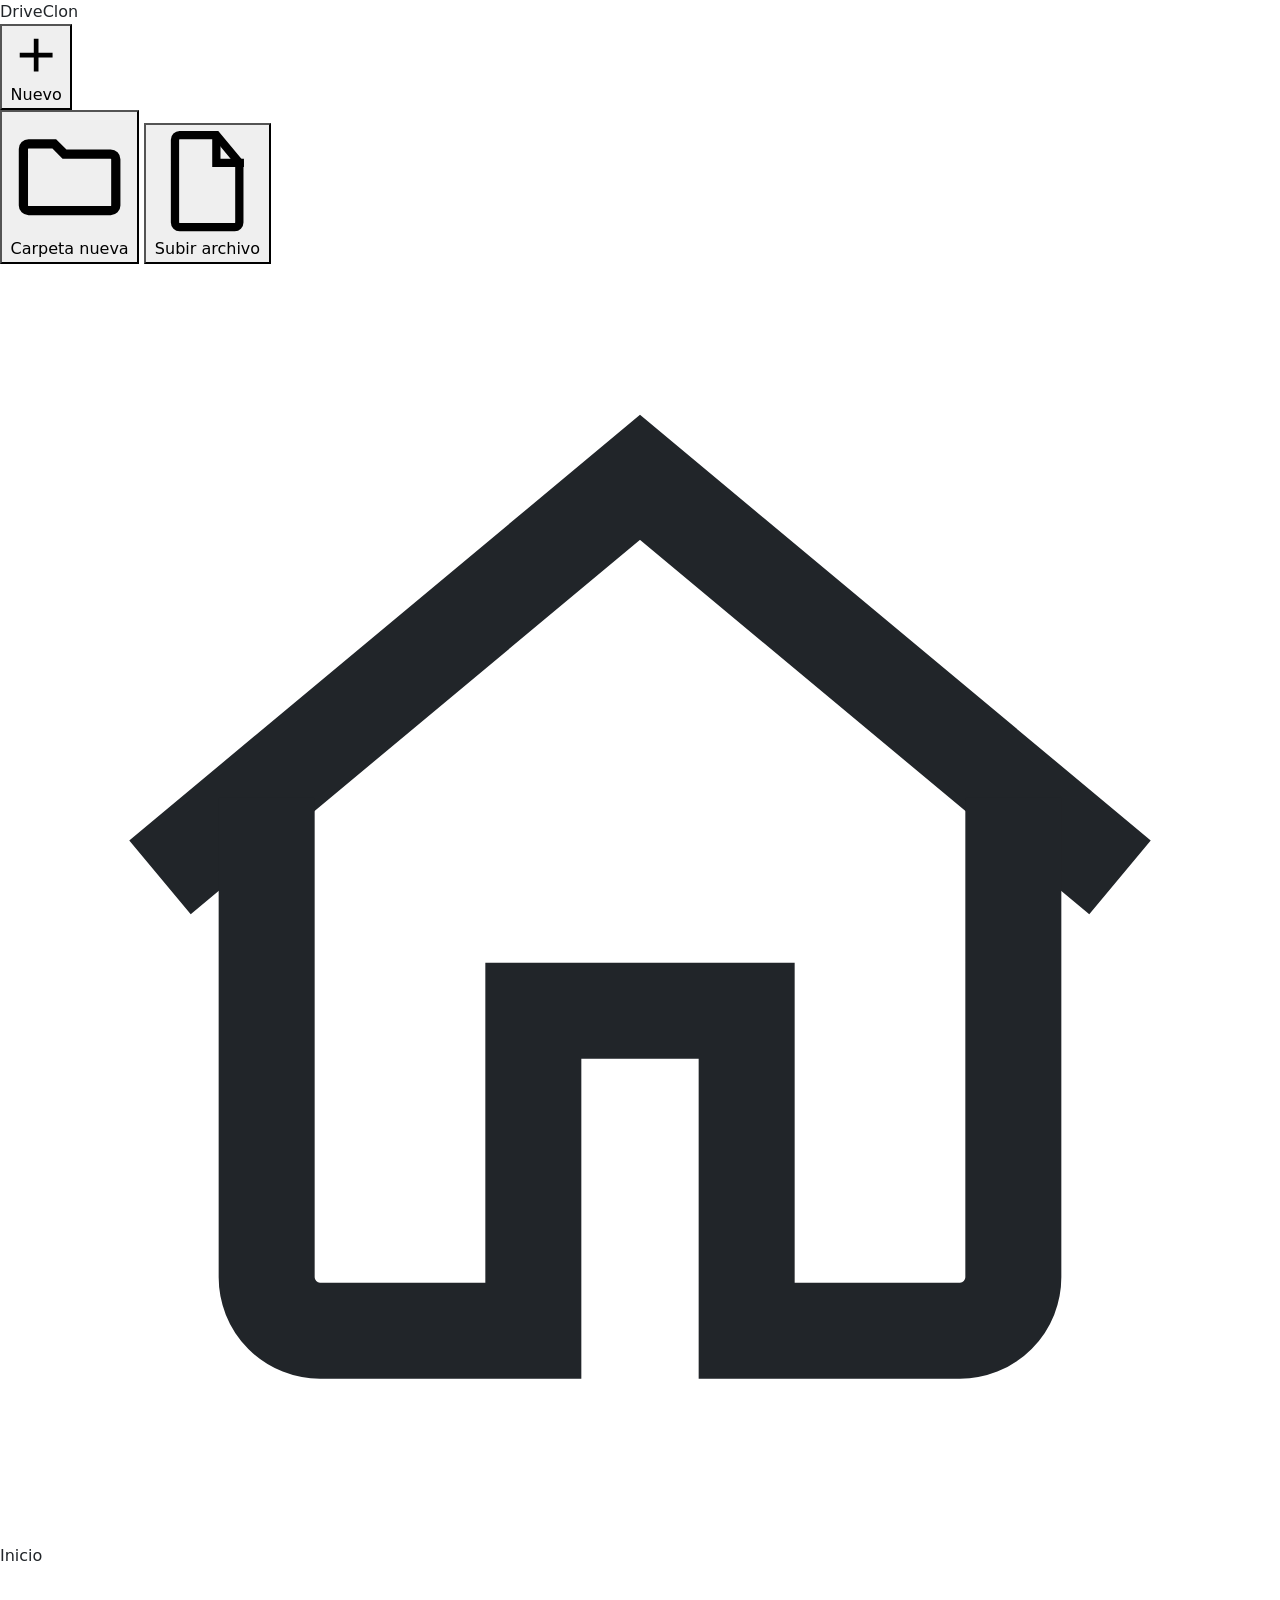
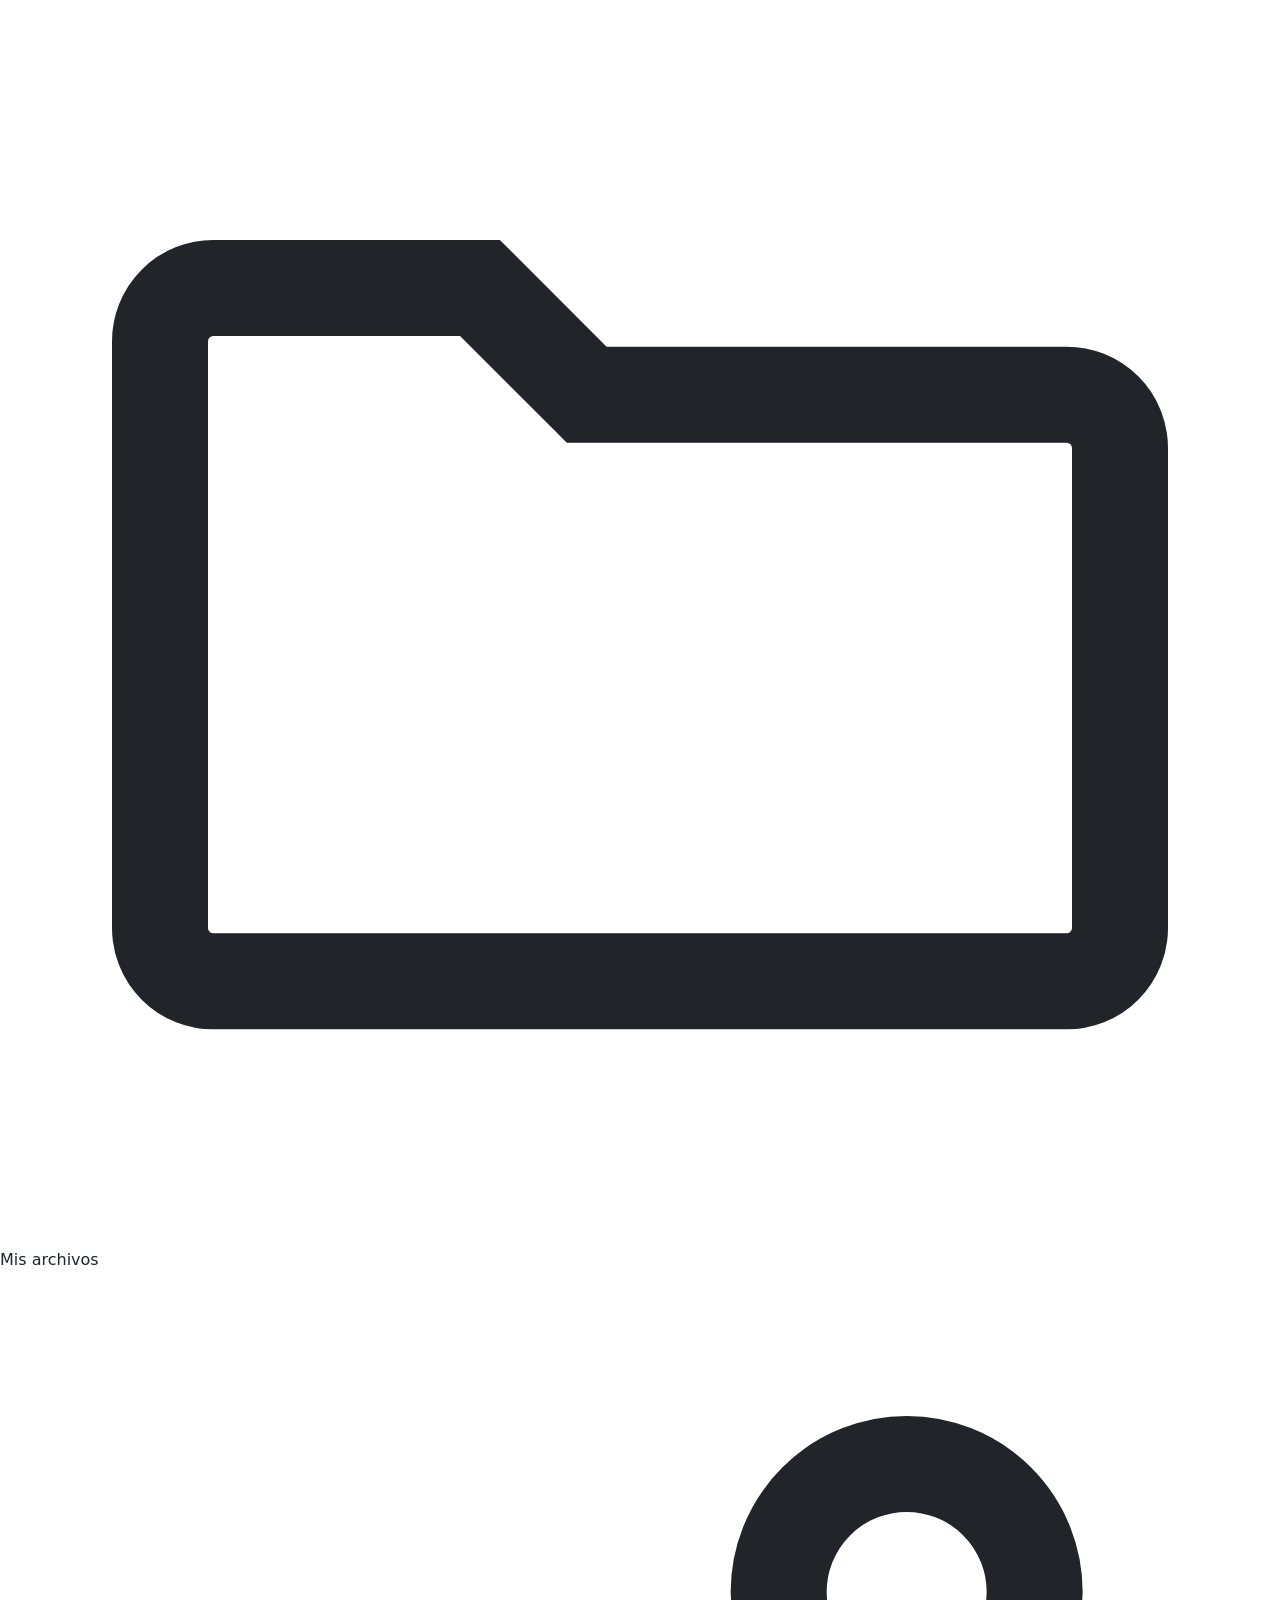
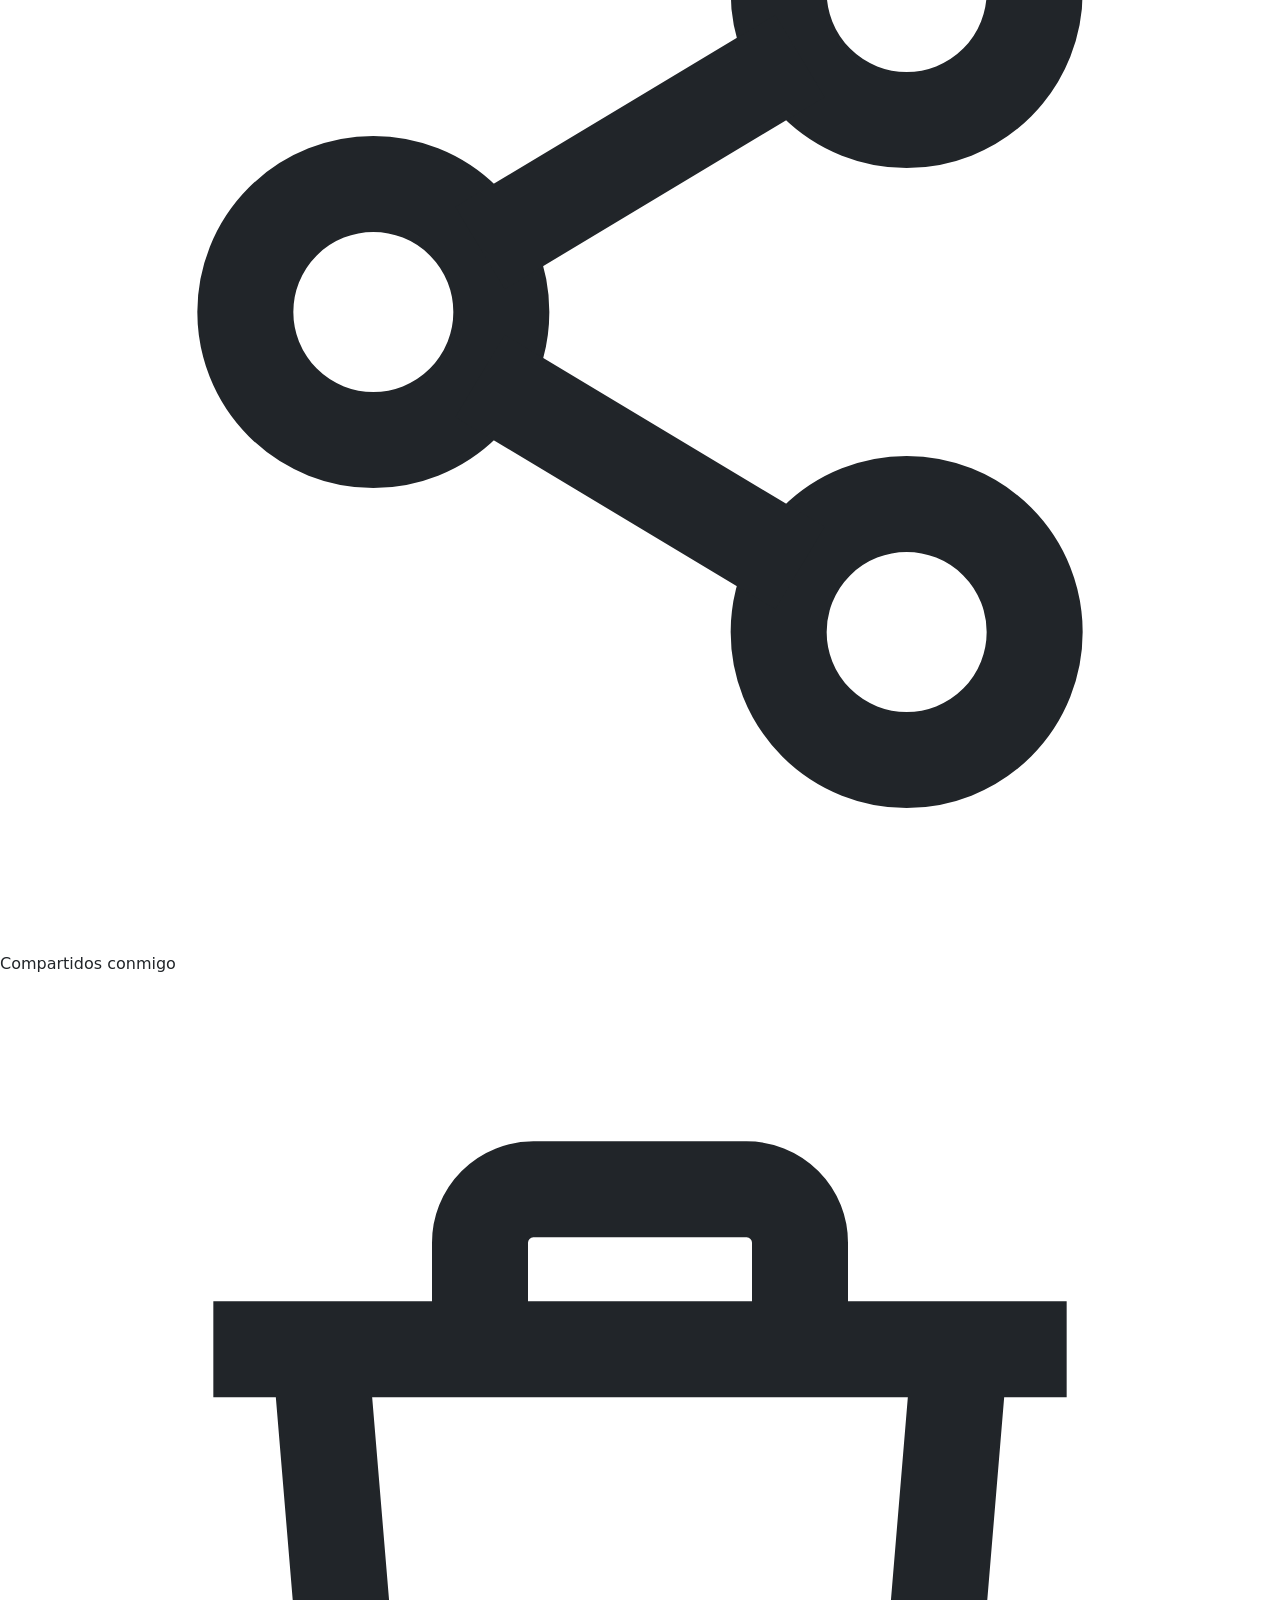
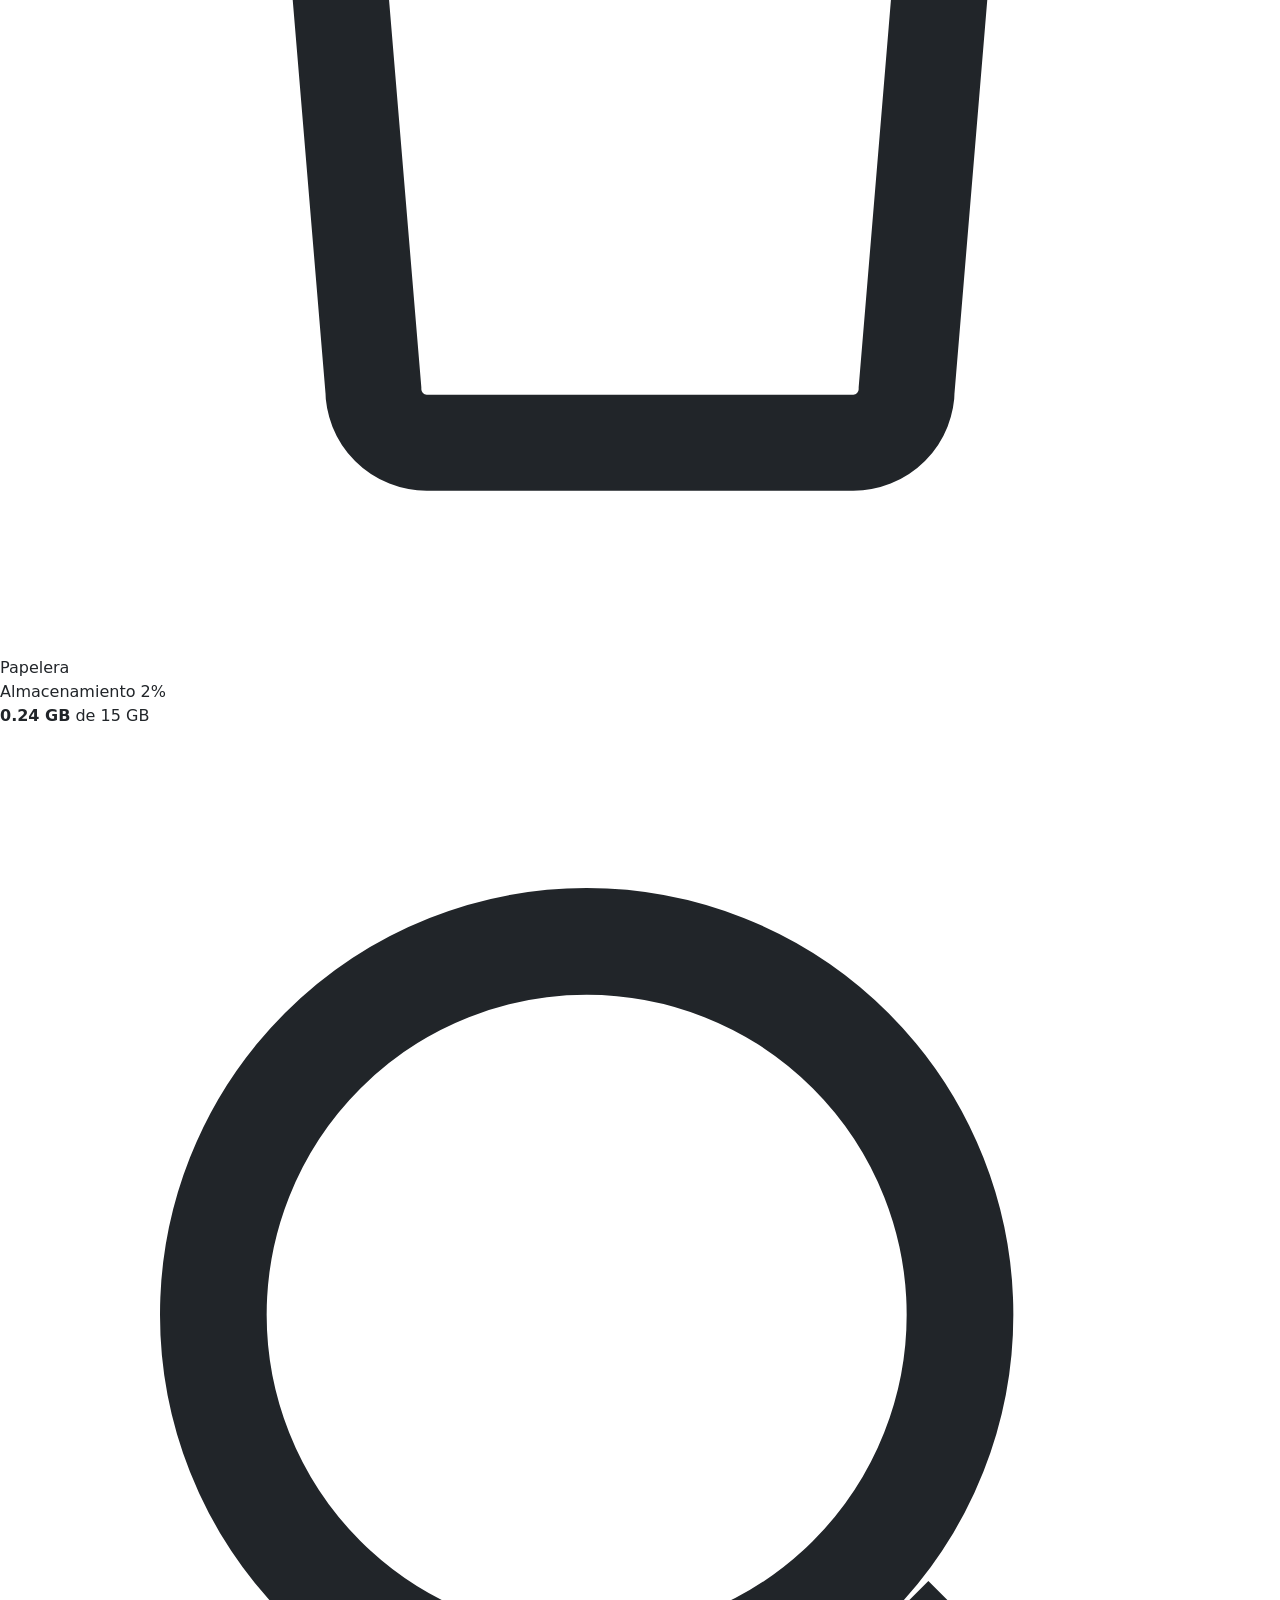
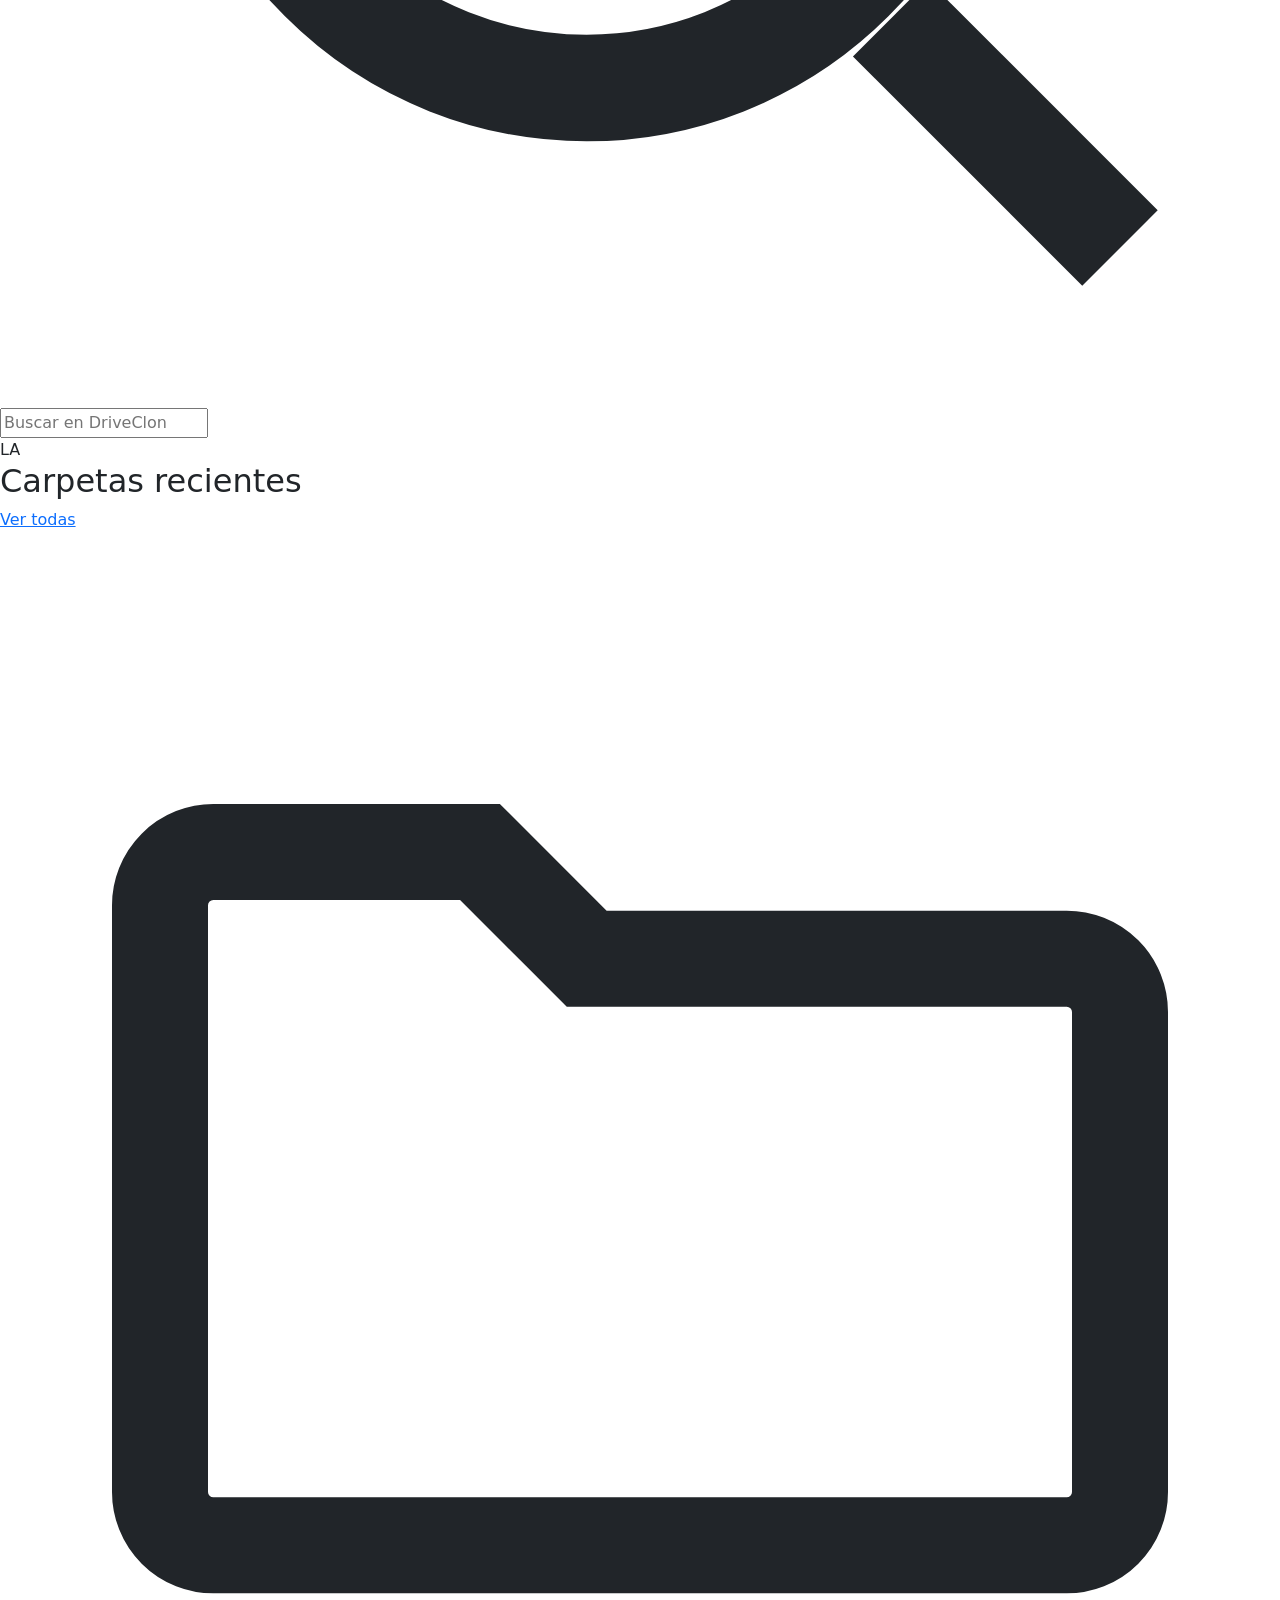
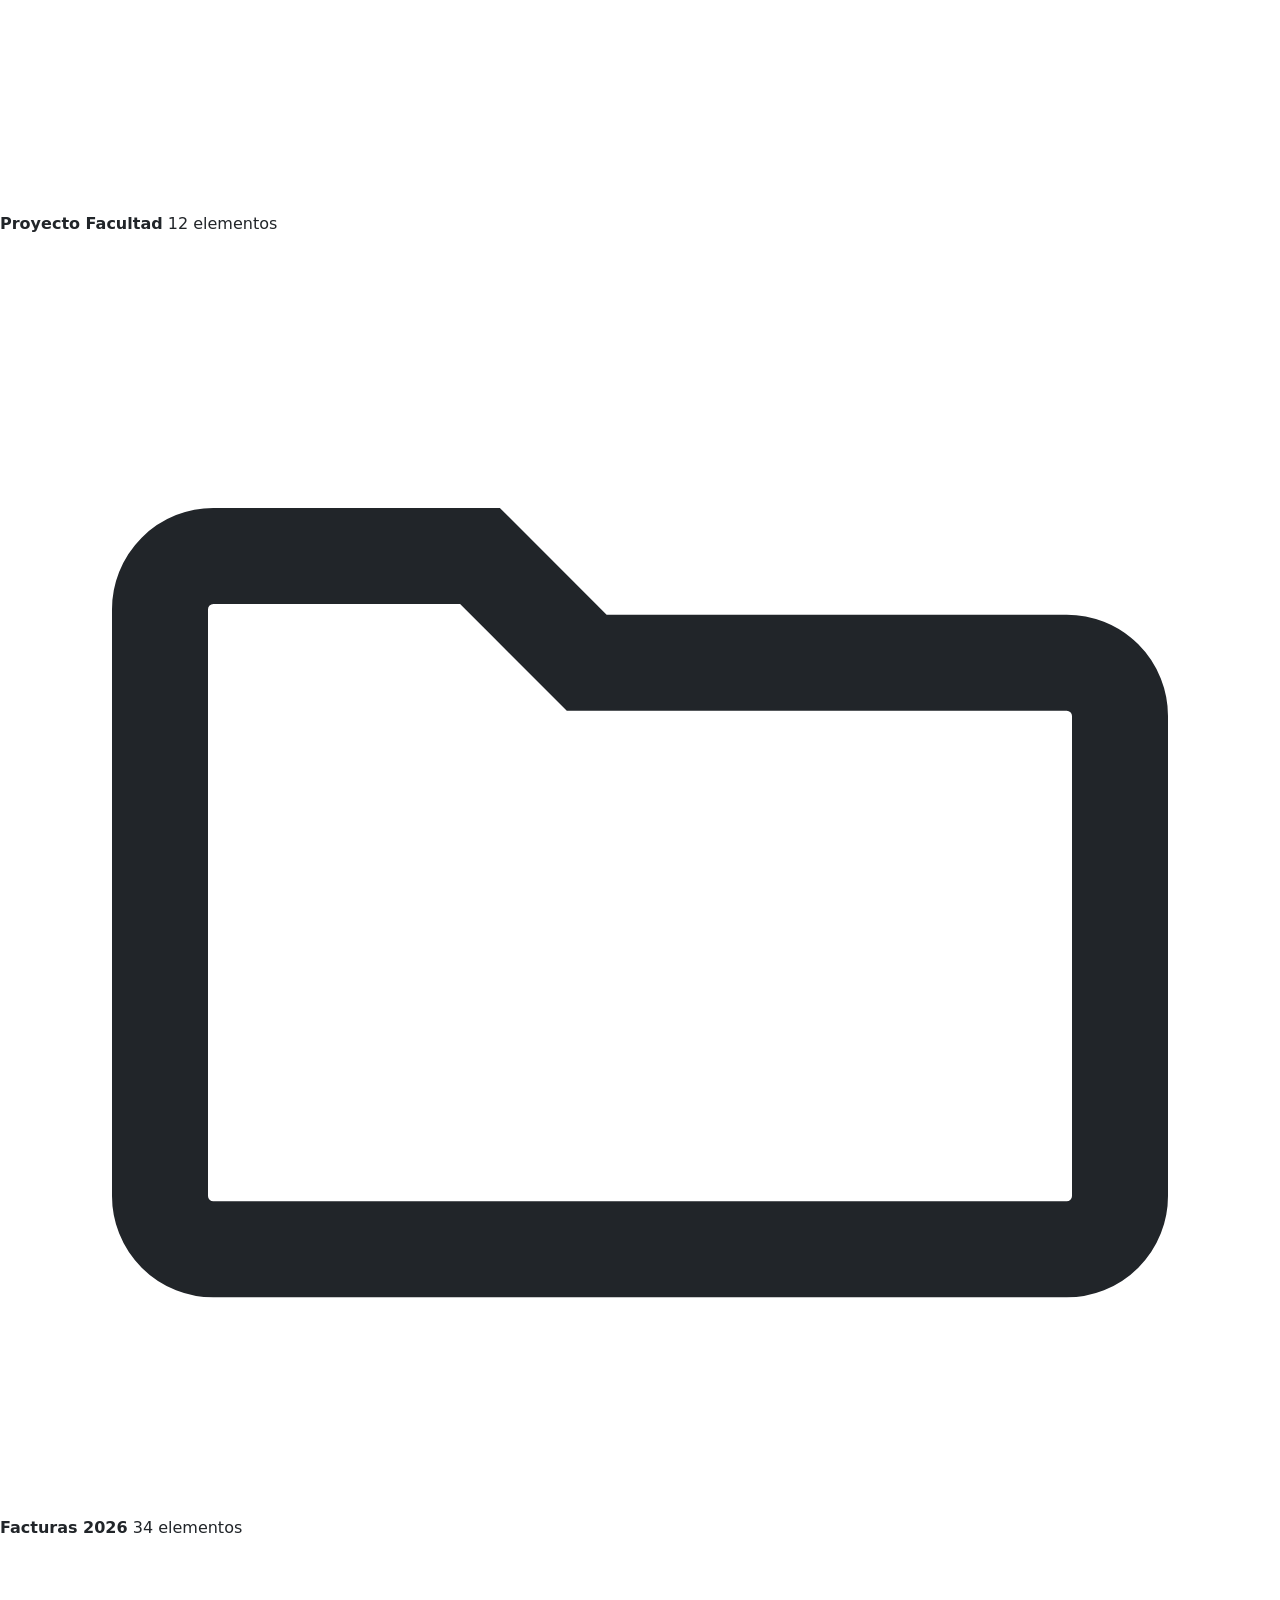
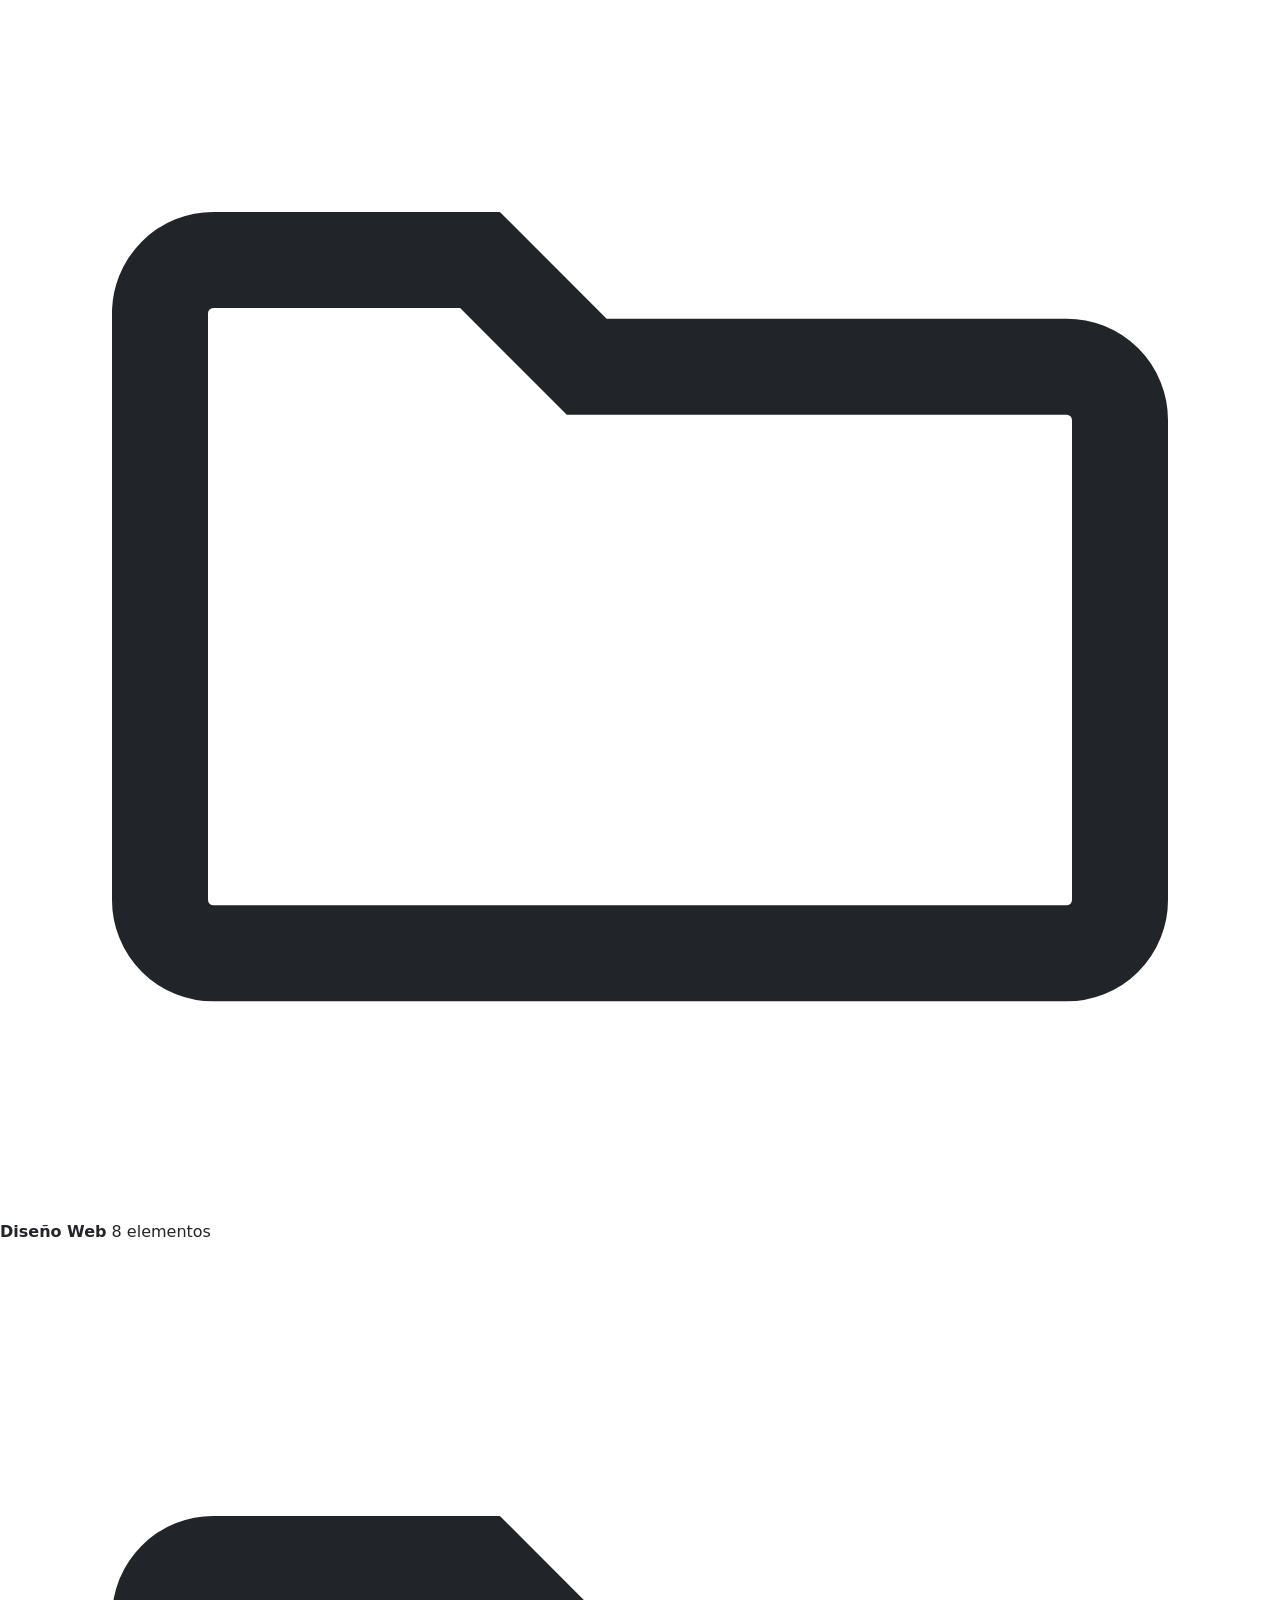
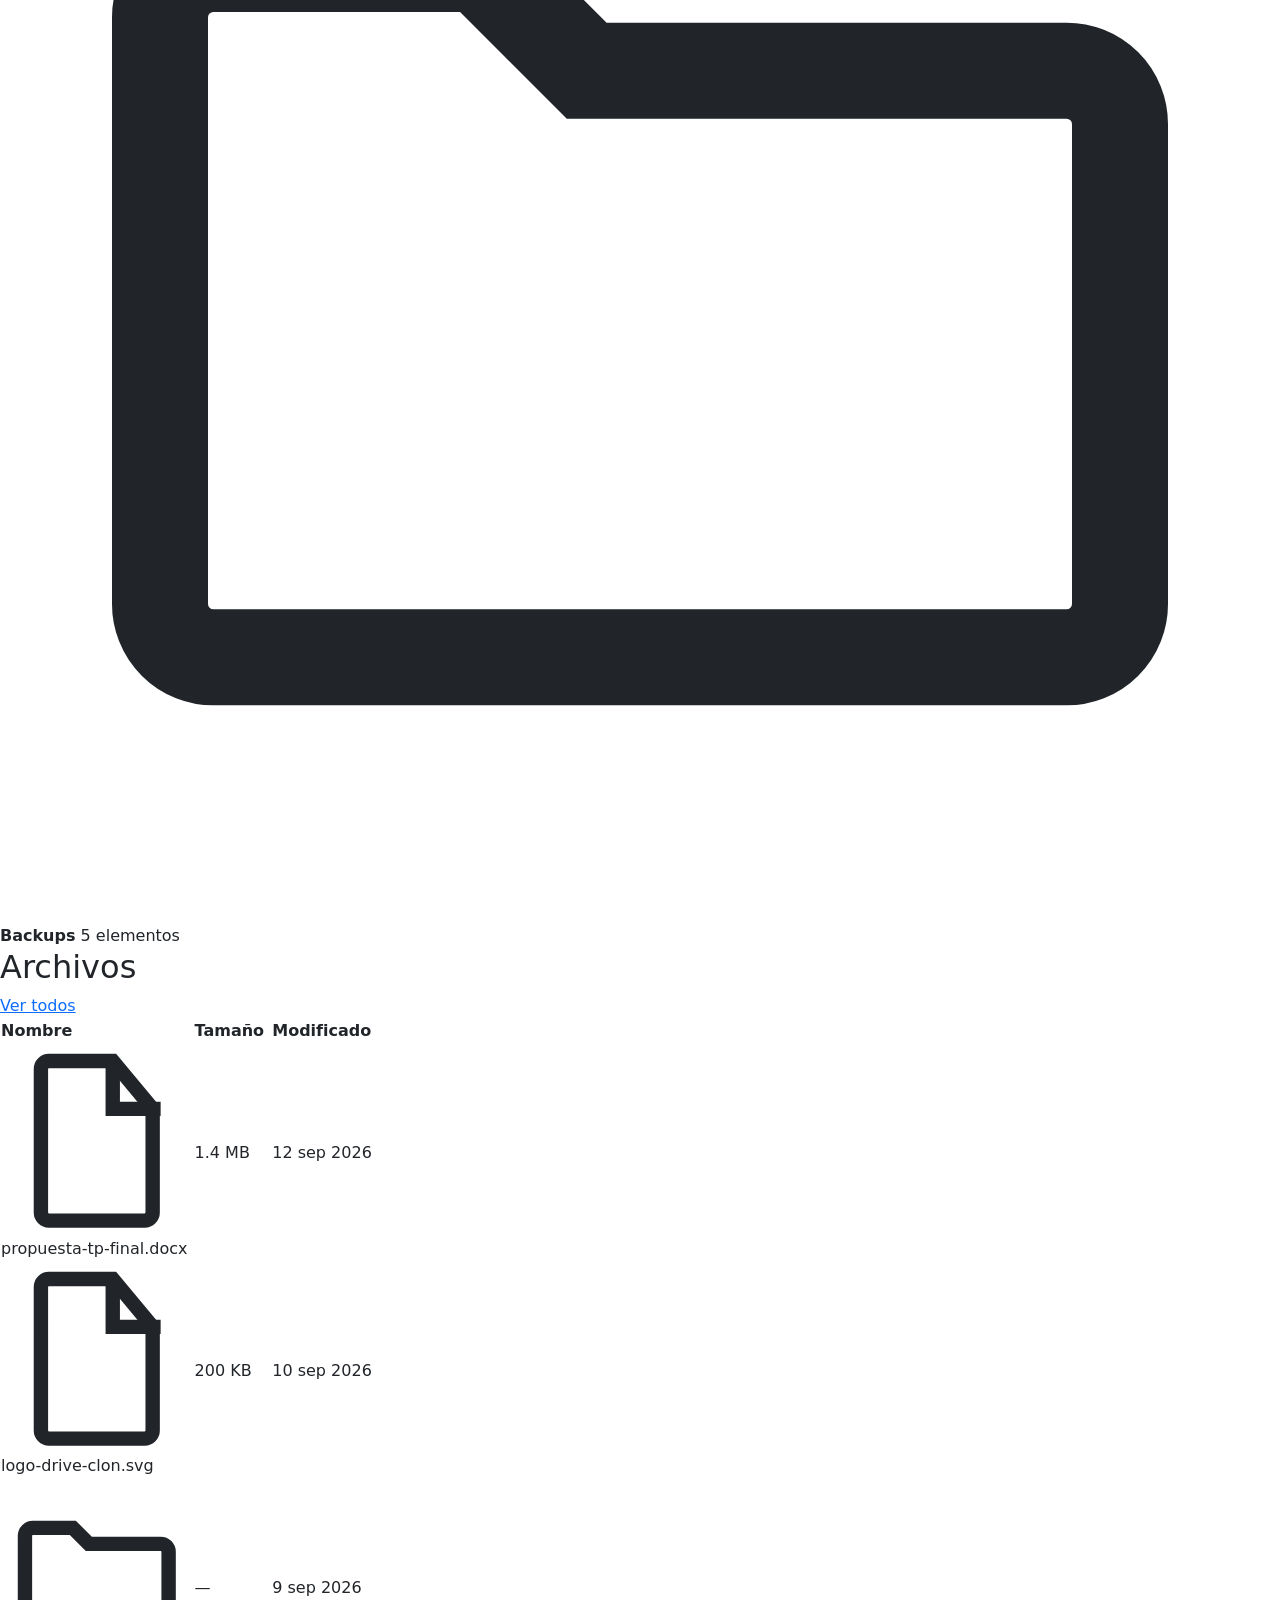
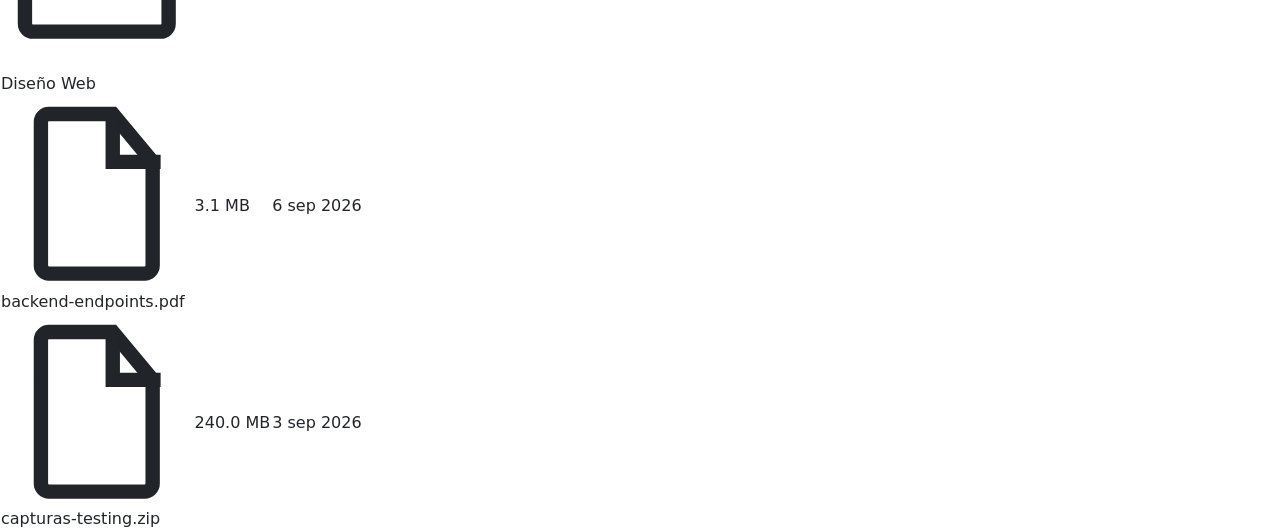
==== index.html @ 780fd355 "Add files via upload" ====
<!DOCTYPE html>
<html lang="es">
<head>
<meta charset="UTF-8">
<meta name="viewport" content="width=device-width, initial-scale=1.0">
<title>DriveClon — Inicio</title>

<!-- Bootstrap 5 (solo utilidades de grid/layout, la identidad visual es propia) -->
<link href="https://cdnjs.cloudflare.com/ajax/libs/bootstrap/5.3.3/css/bootstrap.min.css" rel="stylesheet">

<!-- Tipografías -->
<link rel="preconnect" href="https://fonts.googleapis.com">
<link href="https://fonts.googleapis.com/css2?family=Space+Grotesk:wght@500;600;700&family=Inter:wght@400;500;600&display=swap" rel="stylesheet">

<link rel="stylesheet" href="css/estilo.css">
</head>
<body>

<div class="app">

  <!-- SIDEBAR / "GABINETE" -->
  <aside class="cabinet">
    <div class="brand">
      <span class="brand-mark"></span>
      DriveClon
    </div>

    <div class="new-wrap">
      <button class="btn-new" type="button" id="btnNuevo">
        <svg viewBox="0 0 24 24" fill="none" stroke="currentColor" stroke-width="2"><path d="M12 5v14M5 12h14"/></svg>
        Nuevo
      </button>
      <div class="new-menu" id="newMenu">
        <button type="button" class="new-menu-item" id="opCarpeta">
          <svg viewBox="0 0 24 24" fill="none" stroke="currentColor" stroke-width="1.8"><path d="M3 7a1 1 0 0 1 1-1h5l2 2h9a1 1 0 0 1 1 1v9a1 1 0 0 1-1 1H4a1 1 0 0 1-1-1V7Z"/></svg>
          Carpeta nueva
        </button>
        <button type="button" class="new-menu-item" id="opArchivo">
          <svg viewBox="0 0 24 24" fill="none" stroke="currentColor" stroke-width="1.8"><path d="M14 2H6a1 1 0 0 0-1 1v18a1 1 0 0 0 1 1h12a1 1 0 0 0 1-1V8Z"/><path d="M14 2v6h6"/></svg>
          Subir archivo
        </button>
      </div>
      <input type="file" id="fileInput" style="display:none">
    </div>

    <nav class="nav-group">
      <a href="#" class="nav-link active" data-section="inicio">
        <svg viewBox="0 0 24 24" fill="none" stroke="currentColor" stroke-width="1.8"><path d="M3 11.5 12 4l9 7.5"/><path d="M5 10v9a1 1 0 0 0 1 1h4v-6h4v6h4a1 1 0 0 0 1-1v-9"/></svg>
        Inicio
      </a>
      <a href="#" class="nav-link" data-section="archivos">
        <svg viewBox="0 0 24 24" fill="none" stroke="currentColor" stroke-width="1.8"><path d="M3 7a1 1 0 0 1 1-1h5l2 2h9a1 1 0 0 1 1 1v9a1 1 0 0 1-1 1H4a1 1 0 0 1-1-1V7Z"/></svg>
        Mis archivos
      </a>
      <a href="#" class="nav-link" data-section="compartidos">
        <svg viewBox="0 0 24 24" fill="none" stroke="currentColor" stroke-width="1.8"><circle cx="7" cy="12" r="2.4"/><circle cx="17" cy="6" r="2.4"/><circle cx="17" cy="18" r="2.4"/><path d="m9 10.8 6-3.6M9 13.2l6 3.6"/></svg>
        Compartidos conmigo
      </a>
      <a href="#" class="nav-link" data-section="papelera">
        <svg viewBox="0 0 24 24" fill="none" stroke="currentColor" stroke-width="1.8"><path d="M4 7h16M9 7V5a1 1 0 0 1 1-1h4a1 1 0 0 1 1 1v2m-9 0 1 12a1 1 0 0 0 1 1h8a1 1 0 0 0 1-1l1-12"/></svg>
        Papelera
      </a>
    </nav>

    <div class="cabinet-footer">
      <div class="storage-box">
        <div class="storage-label">
          <span>Almacenamiento</span>
          <span id="storagePct">—</span>
        </div>
        <div class="storage-track">
          <div class="storage-fill" id="storageFill"></div>
        </div>
        <div class="storage-detail" id="storageDetail">Calculando uso…</div>
      </div>
    </div>
  </aside>

  <!-- CONTENIDO -->
  <main class="main">
    <header class="topbar">
      <div class="search">
        <svg viewBox="0 0 24 24" fill="none" stroke="currentColor" stroke-width="2"><circle cx="11" cy="11" r="7"/><path d="m21 21-4.3-4.3"/></svg>
        <input type="text" placeholder="Buscar en DriveClon">
      </div>
      <div class="avatar">LA</div>
    </header>

    <div class="content">

      <section id="sectionFolders">
        <div class="section-head">
          <h2>Carpetas recientes</h2>
          <a href="#" class="see-all">Ver todas</a>
        </div>
        <div class="folder-grid" id="folderGrid"></div>
      </section>

      <section id="sectionFiles">
        <div class="section-head">
          <h2 id="filesTitle">Archivos</h2>
          <a href="#" class="see-all">Ver todos</a>
        </div>
        <table class="file-table" id="fileTable">
          <thead>
            <tr>
              <th>Nombre</th>
              <th class="col-size">Tamaño</th>
              <th class="col-date">Modificado</th>
            </tr>
          </thead>
          <tbody id="fileTableBody"></tbody>
        </table>
        <div class="empty-state" id="emptyState" style="display:none;">
          <svg viewBox="0 0 24 24" fill="none" stroke="currentColor" stroke-width="1.5"><path d="M3 7a1 1 0 0 1 1-1h5l2 2h9a1 1 0 0 1 1 1v9a1 1 0 0 1-1 1H4a1 1 0 0 1-1-1V7Z"/></svg>
          <p id="emptyStateText">No hay nada para mostrar acá todavía.</p>
        </div>
      </section>

    </div>
  </main>

</div>

<script>
  // ---- Datos simulados (en la versión final vendrán de la API vía Fetch + JWT) ----
  const CUPO_TOTAL_GB = 15;

  const carpetas = [
    { nombre: "Proyecto Facultad", items: 12 },
    { nombre: "Facturas 2026", items: 34 },
    { nombre: "Diseño Web", items: 8 },
    { nombre: "Backups", items: 5 },
  ];

  const archivos = [
    { nombre: "propuesta-tp-final.docx", tipo: "doc", tamanioMB: 1.4, fecha: "12 sep 2026" },
    { nombre: "logo-drive-clon.svg",      tipo: "img", tamanioMB: 0.2, fecha: "10 sep 2026" },
    { nombre: "Diseño Web",               tipo: "folder", tamanioMB: 0, fecha: "9 sep 2026" },
    { nombre: "backend-endpoints.pdf",    tipo: "doc", tamanioMB: 3.1, fecha: "6 sep 2026" },
    { nombre: "capturas-testing.zip",     tipo: "doc", tamanioMB: 240, fecha: "3 sep 2026" },
  ];

  const iconFolder = `<svg viewBox="0 0 24 24" fill="none" stroke="currentColor" stroke-width="1.8"><path d="M3 7a1 1 0 0 1 1-1h5l2 2h9a1 1 0 0 1 1 1v9a1 1 0 0 1-1 1H4a1 1 0 0 1-1-1V7Z"/></svg>`;
  const iconFile   = `<svg viewBox="0 0 24 24" fill="none" stroke="currentColor" stroke-width="1.8"><path d="M14 2H6a1 1 0 0 0-1 1v18a1 1 0 0 0 1 1h12a1 1 0 0 0 1-1V8Z"/><path d="M14 2v6h6"/></svg>`;

  function renderCarpetas(){
    const grid = document.getElementById('folderGrid');
    grid.innerHTML = carpetas.map(c => `
      <div class="folder-card">
        <span class="icon">${iconFolder}</span>
        <div class="meta">
          <strong>${c.nombre}</strong>
          <span>${c.items} elementos</span>
        </div>
      </div>
    `).join('');
  }

  function formatoTamanio(mb){
    if (mb === 0) return "—";
    if (mb < 1) return Math.round(mb * 1000) + " KB";
    if (mb >= 1000) return (mb / 1000).toFixed(1) + " GB";
    return mb.toFixed(1) + " MB";
  }

  function renderArchivos(){
    const body = document.getElementById('fileTableBody');
    body.innerHTML = archivos.map(a => `
      <tr>
        <td>
          <div class="file-name ${a.tipo === 'folder' ? 'folder-row' : ''}">
            ${a.tipo === 'folder' ? iconFolder : iconFile}
            ${a.nombre}
          </div>
        </td>
        <td class="col-size">${formatoTamanio(a.tamanioMB)}</td>
        <td class="col-date">${a.fecha}</td>
      </tr>
    `).join('');
  }

  // ---- Barra dinámica de almacenamiento ----
  // Suma el tamaño real de los archivos (simulados) y lo dibuja como % del cupo total.
  function renderAlmacenamiento(){
    const usadoMB = archivos.reduce((acc, a) => acc + a.tamanioMB, 0);
    const usadoGB = usadoMB / 1000;
    const totalGB = CUPO_TOTAL_GB;
    const porcentaje = Math.min(100, (usadoGB / totalGB) * 100);

    const fill = document.getElementById('storageFill');
    const pct = document.getElementById('storagePct');
    const detail = document.getElementById('storageDetail');

    requestAnimationFrame(() => { fill.style.width = porcentaje.toFixed(1) + "%"; });
    pct.textContent = porcentaje.toFixed(0) + "%";
    detail.innerHTML = `<strong>${usadoGB.toFixed(2)} GB</strong> de ${totalGB} GB`;
  }

  // ---- Contenido por sección del menú lateral ----
  // "Mis archivos" muestra todos los archivos; "Compartidos conmigo" y
  // "Papelera" están vacíos por ahora (no hay backend todavía que
  // maneje comparticiones ni borrados reales).
  const seccionesInfo = {
    inicio:      { titulo: "Archivos",  folders: true,  emptyText: null },
    archivos:    { titulo: "Mis archivos", folders: false, emptyText: null },
    compartidos: { titulo: "Compartidos conmigo", folders: false, emptyText: "Todavía no tenés archivos compartidos por otras personas." },
    papelera:    { titulo: "Papelera", folders: false, emptyText: "La papelera está vacía." },
  };

  let seccionActual = 'inicio';

  function renderSeccion(){
    const info = seccionesInfo[seccionActual];
    document.getElementById('sectionFolders').style.display = info.folders ? '' : 'none';
    document.getElementById('filesTitle').textContent = info.titulo;

    const table = document.getElementById('fileTable');
    const empty = document.getElementById('emptyState');
    const emptyText = document.getElementById('emptyStateText');

    if (info.emptyText){
      table.style.display = 'none';
      empty.style.display = 'flex';
      emptyText.textContent = info.emptyText;
    } else {
      table.style.display = '';
      empty.style.display = 'none';
      renderArchivos();
    }
  }

  // ---- Navegación del sidebar ----
  document.querySelectorAll('.nav-link').forEach(link => {
    link.addEventListener('click', (e) => {
      e.preventDefault();
      document.querySelectorAll('.nav-link').forEach(l => l.classList.remove('active'));
      link.classList.add('active');
      seccionActual = link.dataset.section;
      renderSeccion();
    });
  });

  // ---- Menú "Nuevo" ----
  const btnNuevo = document.getElementById('btnNuevo');
  const newMenu = document.getElementById('newMenu');

  btnNuevo.addEventListener('click', (e) => {
    e.stopPropagation();
    newMenu.classList.toggle('open');
  });
  document.addEventListener('click', () => newMenu.classList.remove('open'));
  newMenu.addEventListener('click', (e) => e.stopPropagation());

  // Carpeta nueva: pide un nombre y la agrega a la grilla
  document.getElementById('opCarpeta').addEventListener('click', () => {
    newMenu.classList.remove('open');
    const nombre = prompt('Nombre de la nueva carpeta:');
    if (!nombre || !nombre.trim()) return;
    carpetas.unshift({ nombre: nombre.trim(), items: 0 });
    renderCarpetas();
    if (seccionActual !== 'inicio'){
      document.querySelectorAll('.nav-link').forEach(l => l.classList.remove('active'));
      document.querySelector('.nav-link[data-section="inicio"]').classList.add('active');
      seccionActual = 'inicio';
      renderSeccion();
    }
  });

  // Subir archivo: abre el selector nativo del navegador y agrega el
  // archivo elegido a la tabla + recalcula el almacenamiento usado.
  const fileInput = document.getElementById('fileInput');
  document.getElementById('opArchivo').addEventListener('click', () => {
    newMenu.classList.remove('open');
    fileInput.click();
  });
  fileInput.addEventListener('change', () => {
    const file = fileInput.files[0];
    if (!file) return;
    archivos.unshift({
      nombre: file.name,
      tipo: 'doc',
      tamanioMB: file.size / (1024 * 1024),
      fecha: new Date().toLocaleDateString('es-AR', { day: '2-digit', month: 'short', year: 'numeric' }),
    });
    if (seccionActual === 'inicio' || seccionActual === 'archivos'){
      renderArchivos();
    }
    renderAlmacenamiento();
    fileInput.value = '';
  });

  renderCarpetas();
  renderArchivos();
  renderAlmacenamiento();
</script>

</body>
</html>
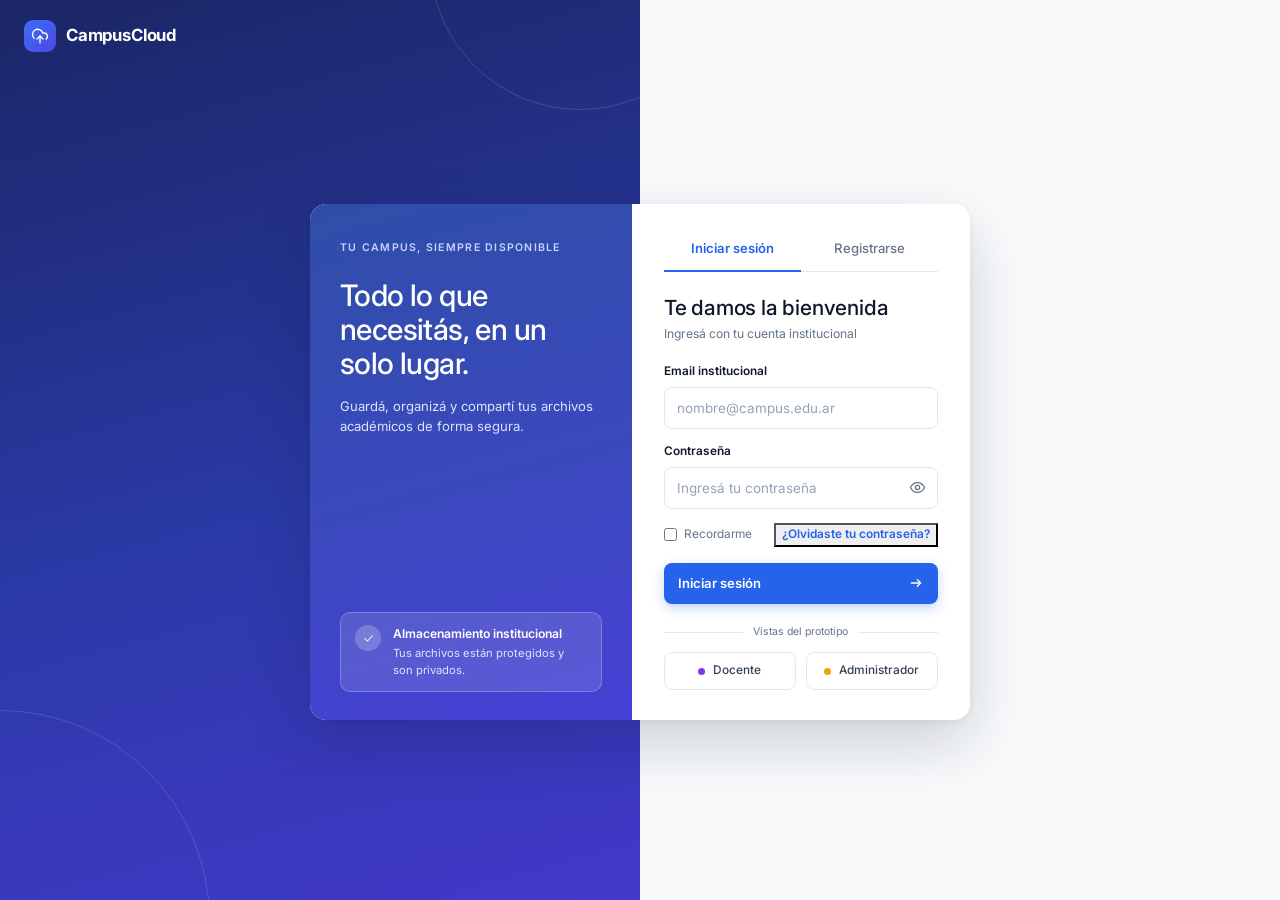
==== commit 8810e6d6: "Termino el desarrollo del frontend" ====
--- a/index.html
+++ b/index.html
@@ -1,299 +1,969 @@
-<!DOCTYPE html>
-<html lang="es">
-<head>
-<meta charset="UTF-8">
-<meta name="viewport" content="width=device-width, initial-scale=1.0">
-<title>DriveClon — Inicio</title>
-
-<!-- Bootstrap 5 (solo utilidades de grid/layout, la identidad visual es propia) -->
-<link href="https://cdnjs.cloudflare.com/ajax/libs/bootstrap/5.3.3/css/bootstrap.min.css" rel="stylesheet">
-
-<!-- Tipografías -->
-<link rel="preconnect" href="https://fonts.googleapis.com">
-<link href="https://fonts.googleapis.com/css2?family=Space+Grotesk:wght@500;600;700&family=Inter:wght@400;500;600&display=swap" rel="stylesheet">
-
-<link rel="stylesheet" href="css/estilo.css">
-</head>
-<body>
-
-<div class="app">
-
-  <!-- SIDEBAR / "GABINETE" -->
-  <aside class="cabinet">
-    <div class="brand">
-      <span class="brand-mark"></span>
-      DriveClon
-    </div>
-
-    <div class="new-wrap">
-      <button class="btn-new" type="button" id="btnNuevo">
-        <svg viewBox="0 0 24 24" fill="none" stroke="currentColor" stroke-width="2"><path d="M12 5v14M5 12h14"/></svg>
-        Nuevo
-      </button>
-      <div class="new-menu" id="newMenu">
-        <button type="button" class="new-menu-item" id="opCarpeta">
-          <svg viewBox="0 0 24 24" fill="none" stroke="currentColor" stroke-width="1.8"><path d="M3 7a1 1 0 0 1 1-1h5l2 2h9a1 1 0 0 1 1 1v9a1 1 0 0 1-1 1H4a1 1 0 0 1-1-1V7Z"/></svg>
-          Carpeta nueva
-        </button>
-        <button type="button" class="new-menu-item" id="opArchivo">
-          <svg viewBox="0 0 24 24" fill="none" stroke="currentColor" stroke-width="1.8"><path d="M14 2H6a1 1 0 0 0-1 1v18a1 1 0 0 0 1 1h12a1 1 0 0 0 1-1V8Z"/><path d="M14 2v6h6"/></svg>
-          Subir archivo
-        </button>
-      </div>
-      <input type="file" id="fileInput" style="display:none">
-    </div>
-
-    <nav class="nav-group">
-      <a href="#" class="nav-link active" data-section="inicio">
-        <svg viewBox="0 0 24 24" fill="none" stroke="currentColor" stroke-width="1.8"><path d="M3 11.5 12 4l9 7.5"/><path d="M5 10v9a1 1 0 0 0 1 1h4v-6h4v6h4a1 1 0 0 0 1-1v-9"/></svg>
-        Inicio
-      </a>
-      <a href="#" class="nav-link" data-section="archivos">
-        <svg viewBox="0 0 24 24" fill="none" stroke="currentColor" stroke-width="1.8"><path d="M3 7a1 1 0 0 1 1-1h5l2 2h9a1 1 0 0 1 1 1v9a1 1 0 0 1-1 1H4a1 1 0 0 1-1-1V7Z"/></svg>
-        Mis archivos
-      </a>
-      <a href="#" class="nav-link" data-section="compartidos">
-        <svg viewBox="0 0 24 24" fill="none" stroke="currentColor" stroke-width="1.8"><circle cx="7" cy="12" r="2.4"/><circle cx="17" cy="6" r="2.4"/><circle cx="17" cy="18" r="2.4"/><path d="m9 10.8 6-3.6M9 13.2l6 3.6"/></svg>
-        Compartidos conmigo
-      </a>
-      <a href="#" class="nav-link" data-section="papelera">
-        <svg viewBox="0 0 24 24" fill="none" stroke="currentColor" stroke-width="1.8"><path d="M4 7h16M9 7V5a1 1 0 0 1 1-1h4a1 1 0 0 1 1 1v2m-9 0 1 12a1 1 0 0 0 1 1h8a1 1 0 0 0 1-1l1-12"/></svg>
-        Papelera
-      </a>
-    </nav>
-
-    <div class="cabinet-footer">
-      <div class="storage-box">
-        <div class="storage-label">
-          <span>Almacenamiento</span>
-          <span id="storagePct">—</span>
-        </div>
-        <div class="storage-track">
-          <div class="storage-fill" id="storageFill"></div>
-        </div>
-        <div class="storage-detail" id="storageDetail">Calculando uso…</div>
-      </div>
-    </div>
-  </aside>
-
-  <!-- CONTENIDO -->
-  <main class="main">
-    <header class="topbar">
-      <div class="search">
-        <svg viewBox="0 0 24 24" fill="none" stroke="currentColor" stroke-width="2"><circle cx="11" cy="11" r="7"/><path d="m21 21-4.3-4.3"/></svg>
-        <input type="text" placeholder="Buscar en DriveClon">
-      </div>
-      <div class="avatar">LA</div>
-    </header>
-
-    <div class="content">
-
-      <section id="sectionFolders">
-        <div class="section-head">
-          <h2>Carpetas recientes</h2>
-          <a href="#" class="see-all">Ver todas</a>
-        </div>
-        <div class="folder-grid" id="folderGrid"></div>
-      </section>
-
-      <section id="sectionFiles">
-        <div class="section-head">
-          <h2 id="filesTitle">Archivos</h2>
-          <a href="#" class="see-all">Ver todos</a>
-        </div>
-        <table class="file-table" id="fileTable">
-          <thead>
-            <tr>
-              <th>Nombre</th>
-              <th class="col-size">Tamaño</th>
-              <th class="col-date">Modificado</th>
-            </tr>
-          </thead>
-          <tbody id="fileTableBody"></tbody>
-        </table>
-        <div class="empty-state" id="emptyState" style="display:none;">
-          <svg viewBox="0 0 24 24" fill="none" stroke="currentColor" stroke-width="1.5"><path d="M3 7a1 1 0 0 1 1-1h5l2 2h9a1 1 0 0 1 1 1v9a1 1 0 0 1-1 1H4a1 1 0 0 1-1-1V7Z"/></svg>
-          <p id="emptyStateText">No hay nada para mostrar acá todavía.</p>
-        </div>
-      </section>
-
-    </div>
-  </main>
-
-</div>
-
-<script>
-  // ---- Datos simulados (en la versión final vendrán de la API vía Fetch + JWT) ----
-  const CUPO_TOTAL_GB = 15;
-
-  const carpetas = [
-    { nombre: "Proyecto Facultad", items: 12 },
-    { nombre: "Facturas 2026", items: 34 },
-    { nombre: "Diseño Web", items: 8 },
-    { nombre: "Backups", items: 5 },
-  ];
-
-  const archivos = [
-    { nombre: "propuesta-tp-final.docx", tipo: "doc", tamanioMB: 1.4, fecha: "12 sep 2026" },
-    { nombre: "logo-drive-clon.svg",      tipo: "img", tamanioMB: 0.2, fecha: "10 sep 2026" },
-    { nombre: "Diseño Web",               tipo: "folder", tamanioMB: 0, fecha: "9 sep 2026" },
-    { nombre: "backend-endpoints.pdf",    tipo: "doc", tamanioMB: 3.1, fecha: "6 sep 2026" },
-    { nombre: "capturas-testing.zip",     tipo: "doc", tamanioMB: 240, fecha: "3 sep 2026" },
-  ];
-
-  const iconFolder = `<svg viewBox="0 0 24 24" fill="none" stroke="currentColor" stroke-width="1.8"><path d="M3 7a1 1 0 0 1 1-1h5l2 2h9a1 1 0 0 1 1 1v9a1 1 0 0 1-1 1H4a1 1 0 0 1-1-1V7Z"/></svg>`;
-  const iconFile   = `<svg viewBox="0 0 24 24" fill="none" stroke="currentColor" stroke-width="1.8"><path d="M14 2H6a1 1 0 0 0-1 1v18a1 1 0 0 0 1 1h12a1 1 0 0 0 1-1V8Z"/><path d="M14 2v6h6"/></svg>`;
-
-  function renderCarpetas(){
-    const grid = document.getElementById('folderGrid');
-    grid.innerHTML = carpetas.map(c => `
-      <div class="folder-card">
-        <span class="icon">${iconFolder}</span>
-        <div class="meta">
-          <strong>${c.nombre}</strong>
-          <span>${c.items} elementos</span>
-        </div>
-      </div>
-    `).join('');
-  }
-
-  function formatoTamanio(mb){
-    if (mb === 0) return "—";
-    if (mb < 1) return Math.round(mb * 1000) + " KB";
-    if (mb >= 1000) return (mb / 1000).toFixed(1) + " GB";
-    return mb.toFixed(1) + " MB";
-  }
-
-  function renderArchivos(){
-    const body = document.getElementById('fileTableBody');
-    body.innerHTML = archivos.map(a => `
-      <tr>
-        <td>
-          <div class="file-name ${a.tipo === 'folder' ? 'folder-row' : ''}">
-            ${a.tipo === 'folder' ? iconFolder : iconFile}
-            ${a.nombre}
-          </div>
-        </td>
-        <td class="col-size">${formatoTamanio(a.tamanioMB)}</td>
-        <td class="col-date">${a.fecha}</td>
-      </tr>
-    `).join('');
-  }
-
-  // ---- Barra dinámica de almacenamiento ----
-  // Suma el tamaño real de los archivos (simulados) y lo dibuja como % del cupo total.
-  function renderAlmacenamiento(){
-    const usadoMB = archivos.reduce((acc, a) => acc + a.tamanioMB, 0);
-    const usadoGB = usadoMB / 1000;
-    const totalGB = CUPO_TOTAL_GB;
-    const porcentaje = Math.min(100, (usadoGB / totalGB) * 100);
-
-    const fill = document.getElementById('storageFill');
-    const pct = document.getElementById('storagePct');
-    const detail = document.getElementById('storageDetail');
-
-    requestAnimationFrame(() => { fill.style.width = porcentaje.toFixed(1) + "%"; });
-    pct.textContent = porcentaje.toFixed(0) + "%";
-    detail.innerHTML = `<strong>${usadoGB.toFixed(2)} GB</strong> de ${totalGB} GB`;
-  }
-
-  // ---- Contenido por sección del menú lateral ----
-  // "Mis archivos" muestra todos los archivos; "Compartidos conmigo" y
-  // "Papelera" están vacíos por ahora (no hay backend todavía que
-  // maneje comparticiones ni borrados reales).
-  const seccionesInfo = {
-    inicio:      { titulo: "Archivos",  folders: true,  emptyText: null },
-    archivos:    { titulo: "Mis archivos", folders: false, emptyText: null },
-    compartidos: { titulo: "Compartidos conmigo", folders: false, emptyText: "Todavía no tenés archivos compartidos por otras personas." },
-    papelera:    { titulo: "Papelera", folders: false, emptyText: "La papelera está vacía." },
-  };
-
-  let seccionActual = 'inicio';
-
-  function renderSeccion(){
-    const info = seccionesInfo[seccionActual];
-    document.getElementById('sectionFolders').style.display = info.folders ? '' : 'none';
-    document.getElementById('filesTitle').textContent = info.titulo;
-
-    const table = document.getElementById('fileTable');
-    const empty = document.getElementById('emptyState');
-    const emptyText = document.getElementById('emptyStateText');
-
-    if (info.emptyText){
-      table.style.display = 'none';
-      empty.style.display = 'flex';
-      emptyText.textContent = info.emptyText;
-    } else {
-      table.style.display = '';
-      empty.style.display = 'none';
-      renderArchivos();
-    }
-  }
-
-  // ---- Navegación del sidebar ----
-  document.querySelectorAll('.nav-link').forEach(link => {
-    link.addEventListener('click', (e) => {
-      e.preventDefault();
-      document.querySelectorAll('.nav-link').forEach(l => l.classList.remove('active'));
-      link.classList.add('active');
-      seccionActual = link.dataset.section;
-      renderSeccion();
-    });
-  });
-
-  // ---- Menú "Nuevo" ----
-  const btnNuevo = document.getElementById('btnNuevo');
-  const newMenu = document.getElementById('newMenu');
-
-  btnNuevo.addEventListener('click', (e) => {
-    e.stopPropagation();
-    newMenu.classList.toggle('open');
-  });
-  document.addEventListener('click', () => newMenu.classList.remove('open'));
-  newMenu.addEventListener('click', (e) => e.stopPropagation());
-
-  // Carpeta nueva: pide un nombre y la agrega a la grilla
-  document.getElementById('opCarpeta').addEventListener('click', () => {
-    newMenu.classList.remove('open');
-    const nombre = prompt('Nombre de la nueva carpeta:');
-    if (!nombre || !nombre.trim()) return;
-    carpetas.unshift({ nombre: nombre.trim(), items: 0 });
-    renderCarpetas();
-    if (seccionActual !== 'inicio'){
-      document.querySelectorAll('.nav-link').forEach(l => l.classList.remove('active'));
-      document.querySelector('.nav-link[data-section="inicio"]').classList.add('active');
-      seccionActual = 'inicio';
-      renderSeccion();
-    }
-  });
-
-  // Subir archivo: abre el selector nativo del navegador y agrega el
-  // archivo elegido a la tabla + recalcula el almacenamiento usado.
-  const fileInput = document.getElementById('fileInput');
-  document.getElementById('opArchivo').addEventListener('click', () => {
-    newMenu.classList.remove('open');
-    fileInput.click();
-  });
-  fileInput.addEventListener('change', () => {
-    const file = fileInput.files[0];
-    if (!file) return;
-    archivos.unshift({
-      nombre: file.name,
-      tipo: 'doc',
-      tamanioMB: file.size / (1024 * 1024),
-      fecha: new Date().toLocaleDateString('es-AR', { day: '2-digit', month: 'short', year: 'numeric' }),
-    });
-    if (seccionActual === 'inicio' || seccionActual === 'archivos'){
-      renderArchivos();
-    }
-    renderAlmacenamiento();
-    fileInput.value = '';
-  });
-
-  renderCarpetas();
-  renderArchivos();
-  renderAlmacenamiento();
-</script>
-
-</body>
+<!DOCTYPE html>
+<html lang="es">
+<head>
+<meta charset="UTF-8">
+<meta name="viewport" content="width=device-width, initial-scale=1.0">
+<title>CampusCloud — Mis archivos</title>
+
+<link href="https://cdnjs.cloudflare.com/ajax/libs/bootstrap/5.3.3/css/bootstrap.min.css" rel="stylesheet">
+<link rel="preconnect" href="https://fonts.googleapis.com">
+<link rel="preconnect" href="https://fonts.gstatic.com" crossorigin>
+<link href="https://fonts.googleapis.com/css2?family=Inter:wght@400;500;600;700&display=swap" rel="stylesheet">
+<link rel="stylesheet" href="css/estilo.css">
+</head>
+<body>
+
+<div class="app-shell">
+
+  <header class="topbar" id="topbar"></header>
+
+  <div class="app-body">
+    <div class="cab-backdrop" id="backdrop"></div>
+
+    <!-- SIDEBAR -->
+    <aside class="sidebar" id="cabinet" aria-label="Menú lateral">
+      <div class="new-wrap">
+        <button class="btn-new" type="button" id="btnNuevo" aria-haspopup="menu" aria-expanded="false">
+          <svg viewBox="0 0 24 24" fill="none" stroke="currentColor" stroke-width="2" stroke-linecap="round" aria-hidden="true" focusable="false"><path d="M12 5v14M5 12h14"/></svg>
+          <span>Nuevo</span>
+          <svg class="chev" viewBox="0 0 24 24" fill="none" stroke="currentColor" stroke-width="2" stroke-linecap="round" stroke-linejoin="round" aria-hidden="true" focusable="false"><path d="m6 9 6 6 6-6"/></svg>
+        </button>
+      </div>
+
+      <nav class="cab-nav" aria-label="Secciones de CampusCloud" id="cabNav"></nav>
+
+      <div class="sidebar-footer">
+        <div class="storage-box">
+          <div class="storage-label">
+            <span class="storage-title"><svg viewBox="0 0 24 24" fill="none" stroke="currentColor" stroke-width="1.8" stroke-linecap="round" stroke-linejoin="round" aria-hidden="true" focusable="false"><ellipse cx="12" cy="5" rx="8" ry="3"/><path d="M4 5v6c0 1.7 3.6 3 8 3s8-1.3 8-3V5"/><path d="M4 11v6c0 1.7 3.6 3 8 3s8-1.3 8-3v-6"/></svg>Almacenamiento</span>
+            <span class="storage-pct" id="storagePct">—</span>
+          </div>
+          <div class="storage-track" role="progressbar" aria-label="Almacenamiento usado" aria-valuemin="0" aria-valuemax="100" aria-valuenow="0" id="storageTrack">
+            <div class="storage-fill" id="storageFill"></div>
+          </div>
+          <div class="storage-detail" id="storageDetail">Calculando uso…</div>
+        </div>
+      </div>
+    </aside>
+
+    <!-- CONTENIDO -->
+    <main class="main">
+      <div class="content" id="content" tabindex="-1"></div>
+    </main>
+  </div>
+
+</div>
+
+<script src="js/auth.js"></script>
+<script src="js/http.js"></script>
+<script src="js/ui.js"></script>
+<script src="js/drive.js"></script>
+<script src="js/api.js"></script>
+<script>
+  // Protege la página: sin sesión válida manda a login.html.
+  const usuario = Auth.requerirSesion();
+  if (!usuario) {
+    throw new Error('Sin sesión: redirigiendo a login.html');
+  }
+  Drive.asegurar(usuario);
+
+  const $ = (sel, raiz = document) => raiz.querySelector(sel);
+  const { esc, iconos, formatoTamanio, formatoFecha } = UI;
+
+  $('#topbar').innerHTML = UI.topbarHtml(usuario);
+  const content = $('#content');
+  const searchInput = $('#searchInput');
+  const cerrarSidebar = UI.enlazarSidebar();
+  UI.atajoBuscar(searchInput);
+
+  const SECCIONES = [
+    { id: 'archivos', titulo: 'Mis archivos', icono: iconos.carpeta },
+    { id: 'compartidos', titulo: 'Compartidos conmigo', icono: iconos.compartir },
+    { id: 'papelera', titulo: 'Papelera', icono: iconos.papelera },
+  ];
+
+  const SUBTITULOS = {
+    alumno: 'Gestioná y organizá tus archivos académicos.',
+    docente: 'Gestioná y compartí recursos con tus alumnos.',
+    admin: 'Gestioná tus archivos personales.',
+  };
+
+  const MAX_CARPETAS_VISIBLES = 6;
+
+  const estado = {
+    seccion: 'archivos',
+    carpetaId: null,
+    busqueda: '',
+    filtroTipo: 'todos',
+    verTodasCarpetas: false,
+    tablas: {
+      archivos: { clave: 'modificado', dir: 'desc', pagina: 1 },
+      busqueda: { clave: 'nombre', dir: 'asc', pagina: 1 },
+      compartidos: { clave: 'nombre', dir: 'asc', pagina: 1 },
+      papelera: { clave: 'eliminadoEn', dir: 'desc', pagina: 1 },
+    },
+  };
+
+  // Sección inicial desde el hash (#papelera, #cuenta...) y búsqueda desde ?q= (la usa el panel admin).
+  const hashInicial = location.hash.replace('#', '');
+  if ([...SECCIONES.map(s => s.id), 'cuenta'].includes(hashInicial)) estado.seccion = hashInicial;
+  const qInicial = (new URLSearchParams(location.search).get('q') || '').trim();
+  if (qInicial) { estado.seccion = 'archivos'; estado.busqueda = qInicial; searchInput.value = qInicial; }
+
+  const tablaActual = () => (estado.seccion === 'archivos' && estado.busqueda) ? estado.tablas.busqueda : estado.tablas[estado.seccion];
+
+  // ---------------------------------------------------------------
+  // Navegación lateral y barra superior
+  // ---------------------------------------------------------------
+  $('#cabNav').innerHTML = `
+    <p class="nav-label">Espacio personal</p>
+    ${SECCIONES.map(s => `<button type="button" class="nav-link" data-section="${s.id}">${s.icono}${esc(s.titulo)}</button>`).join('')}
+    ${usuario.rol === 'admin' ? `
+      <p class="nav-label">Administración</p>
+      <a class="nav-link" href="admin.html">${iconos.usuarios}Gestión de usuarios y cuotas</a>` : ''}
+  `;
+
+  function actualizarNav() {
+    document.querySelectorAll('#cabNav [data-section]').forEach(b => {
+      const activa = b.dataset.section === estado.seccion;
+      b.classList.toggle('active', activa);
+      if (activa) b.setAttribute('aria-current', 'page'); else b.removeAttribute('aria-current');
+    });
+  }
+
+  function navegar(seccion, carpetaId = null, { limpiarBusqueda = true } = {}) {
+    estado.seccion = seccion;
+    estado.carpetaId = carpetaId;
+    estado.verTodasCarpetas = false;
+    if (limpiarBusqueda) { estado.busqueda = ''; searchInput.value = ''; }
+    if (estado.tablas[seccion]) estado.tablas[seccion].pagina = 1;
+    try { history.replaceState(null, '', '#' + seccion); } catch { /* ignorar */ }
+    cerrarSidebar();
+    render();
+  }
+
+  $('#cabNav').addEventListener('click', (e) => {
+    const b = e.target.closest('[data-section]');
+    if (b) navegar(b.dataset.section);
+  });
+
+  $('#btnCuenta').addEventListener('click', () => navegar('cuenta'));
+
+  $('#btnSalir').addEventListener('click', async () => {
+    const okConfirm = await UI.confirmar({ titulo: '¿Cerrar sesión?', textoOk: 'Cerrar sesión' });
+    if (okConfirm) { Auth.cerrarSesion(); Auth.irA('login.html'); }
+  });
+
+  // ---------------------------------------------------------------
+  // Búsqueda
+  // ---------------------------------------------------------------
+  let temporizadorBusqueda = null;
+  searchInput.addEventListener('input', () => {
+    clearTimeout(temporizadorBusqueda);
+    temporizadorBusqueda = setTimeout(() => {
+      estado.busqueda = searchInput.value.trim();
+      if (estado.seccion === 'cuenta') estado.seccion = 'archivos';
+      estado.tablas.busqueda.pagina = 1;
+      if (estado.tablas[estado.seccion]) estado.tablas[estado.seccion].pagina = 1;
+      render();
+    }, 150);
+  });
+
+  // ---------------------------------------------------------------
+  // Almacenamiento (barra lateral)
+  // ---------------------------------------------------------------
+  function renderAlmacenamiento() {
+    const u = Auth.obtenerUsuario(usuario.id);
+    const pol = Auth.politicaEfectiva(u);
+    const uso = Drive.usoMB(u.id);
+    const pct = Math.min(100, (uso / pol.cuotaMB) * 100);
+    const fill = $('#storageFill');
+    requestAnimationFrame(() => { fill.style.width = pct.toFixed(1) + '%'; });
+    fill.classList.toggle('is-alert', pct >= 90);
+    $('#storagePct').textContent = Math.round(pct) + '%';
+    $('#storageDetail').innerHTML = `<strong>${esc(formatoTamanio(uso, { cero: '0 MB' }))}</strong> de ${esc(formatoTamanio(pol.cuotaMB))}`;
+    $('#storageTrack').setAttribute('aria-valuenow', Math.round(pct));
+  }
+
+  // ---------------------------------------------------------------
+  // Helpers de filas y columnas
+  // ---------------------------------------------------------------
+  const kebab = (id, nombre) => `<button type="button" class="kebab-btn" data-menu-fila="${esc(id)}" aria-haspopup="menu" aria-expanded="false" aria-label="Más opciones de ${esc(nombre)}">${iconos.kebab}</button>`;
+
+  function filaDesdeNodo(n) {
+    return {
+      id: n.id,
+      nodo: n,
+      tipo: n.tipo,
+      nombre: n.nombre,
+      tamanioMB: n.tipo === 'carpeta' ? Drive.tamanioCarpetaMB(n.id) : n.tamanioMB,
+      modificado: Date.parse(n.modificado) || 0,
+    };
+  }
+
+  /** subtitulo(fila) devuelve el texto gris de abajo (por ejemplo, la carpeta donde está el archivo). */
+  function colNombre(subtitulo = null) {
+    return {
+      clave: 'nombre', titulo: 'Nombre', ordenable: true,
+      valor: f => f.nombre,
+      render: f => {
+        const n = f.nodo;
+        const compartido = n.propietarioId === usuario.id && Drive.cantidadComparticiones(n.id) > 0;
+        const nombre = n.tipo === 'carpeta'
+          ? `<button type="button" class="file-link" data-abrir="${esc(n.id)}">${esc(n.nombre)}</button>`
+          : `<span>${esc(n.nombre)}</span>`;
+        const sub = subtitulo ? subtitulo(f) : null;
+        return `<div class="file-cell">
+          ${UI.iconoNodo(n)}
+          <div class="file-text">
+            <div class="file-name">${nombre}${compartido ? `<span class="dc-shared-flag" title="Compartido con otras personas">${iconos.compartir}<span class="visually-hidden">Compartido</span></span>` : ''}</div>
+            ${sub ? `<div class="file-path">${esc(sub)}</div>` : ''}
+          </div>
+        </div>`;
+      },
+    };
+  }
+  const colTamanio = { clave: 'tamanioMB', titulo: 'Tamaño', ordenable: true, clase: 'col-size', valor: f => f.tamanioMB, render: f => esc(formatoTamanio(f.tamanioMB)) };
+  const colModificado = { clave: 'modificado', titulo: 'Modificado', ordenable: true, clase: 'col-date', valor: f => f.modificado, render: f => esc(formatoFecha(f.modificado)) };
+
+  /** Botones de la fila según lo que el usuario puede hacer (rol + permisos de la carpeta). */
+  function celdaAcciones(n) {
+    const acc = Drive.acciones(usuario.id, n);
+    let h = '';
+    if (acc.includes('compartir')) h += `<button type="button" class="dc-btn dc-btn-soft dc-btn-sm" data-compartir="${esc(n.id)}" aria-label="Compartir ${esc(n.nombre)}">Compartir</button>`;
+    if (acc.includes('descargar')) h += `<button type="button" class="icon-btn" data-descargar="${esc(n.id)}" aria-label="Descargar ${esc(n.nombre)}" title="Descargar">${iconos.descargar}</button>`;
+    if (acc.includes('eliminar')) h += `<button type="button" class="icon-btn is-danger" data-eliminar="${esc(n.id)}" aria-label="Mover ${esc(n.nombre)} a la papelera" title="Mover a la papelera">${iconos.papelera}</button>`;
+    h += kebab(n.id, n.nombre);
+    return `<span class="row-actions">${h}</span>`;
+  }
+  const colAcciones = { clave: 'acciones', titulo: 'Acciones', clase: 'col-actions', render: f => celdaAcciones(f.nodo) };
+
+  function migas(raizTexto, nodosRuta) {
+    const partes = [];
+    if (nodosRuta.length) partes.push(`<button type="button" class="dc-crumb" data-crumb="">${esc(raizTexto)}</button>`);
+    else partes.push(`<span class="dc-crumb dc-crumb-actual" aria-current="page">${esc(raizTexto)}</span>`);
+    nodosRuta.forEach((n, i) => {
+      const ultimo = i === nodosRuta.length - 1;
+      partes.push('<span class="dc-crumb-sep" aria-hidden="true">›</span>');
+      partes.push(ultimo
+        ? `<span class="dc-crumb dc-crumb-actual" aria-current="page">${esc(n.nombre)}</span>`
+        : `<button type="button" class="dc-crumb" data-crumb="${esc(n.id)}">${esc(n.nombre)}</button>`);
+    });
+    return `<nav class="dc-crumbs" aria-label="Ruta de carpetas">${partes.join('')}</nav>`;
+  }
+
+  function cardCarpeta(n) {
+    const cant = Drive.hijosDe(n.id).length;
+    return `
+      <div class="folder-card" data-id="${esc(n.id)}">
+        <span class="dc-ftype dc-ft-carpeta" aria-hidden="true">${iconos.carpeta}</span>
+        <div class="folder-card-text">
+          <button type="button" class="file-link" data-abrir="${esc(n.id)}">${esc(n.nombre)}</button>
+          <span>${cant} elemento${cant === 1 ? '' : 's'}</span>
+        </div>
+        ${kebab(n.id, n.nombre)}
+      </div>`;
+  }
+
+  const cabecera = (titulo, subtitulo, herramientas = '', migasHtml = '') => `
+    <div class="page-head">
+      <div>
+        ${migasHtml}
+        <h1 class="page-title">${esc(titulo)}</h1>
+        ${subtitulo ? `<p class="page-sub">${esc(subtitulo)}</p>` : ''}
+      </div>
+      ${herramientas ? `<div class="page-tools">${herramientas}</div>` : ''}
+    </div>`;
+
+  const botonSubir = `<button type="button" class="dc-btn dc-btn-primary" data-subir>${iconos.subir}Subir archivos</button>`;
+
+  // ---------------------------------------------------------------
+  // Vistas
+  // ---------------------------------------------------------------
+  function vistaBusqueda() {
+    const q = estado.busqueda;
+    const resultados = Drive.buscarPropios(usuario.id, q).map(filaDesdeNodo);
+    return `
+      ${cabecera('Resultados de búsqueda', `${resultados.length} resultado${resultados.length === 1 ? '' : 's'} para “${q}”`)}
+      <section>
+        ${UI.tabla({
+          caption: 'Resultados de búsqueda',
+          columnas: [colNombre(f => Drive.rutaTexto(f.nodo.padreId)), colTamanio, colModificado, colAcciones],
+          filas: resultados,
+          estado: estado.tablas.busqueda,
+          grupo: f => f.tipo === 'carpeta' ? 0 : 1,
+          vacio: 'No encontramos nada con ese nombre. Probá con otra palabra.',
+        })}
+      </section>`;
+  }
+
+  function vistaArchivos() {
+    if (estado.busqueda) return vistaBusqueda();
+    let actual = null;
+    if (estado.carpetaId) {
+      actual = Drive.nodo(estado.carpetaId);
+      if (!actual || actual.eliminado || actual.propietarioId !== usuario.id) {
+        estado.carpetaId = null;
+        actual = null;
+      }
+    }
+    const rutaNodos = actual ? Drive.ruta(actual.id) : [];
+    const hijos = Drive.listarHijos(usuario.id, estado.carpetaId);
+    const carpetas = hijos.filter(n => n.tipo === 'carpeta').sort((a, b) => a.nombre.localeCompare(b.nombre, 'es'));
+    const filasArchivos = hijos.filter(n => n.tipo === 'archivo').map(filaDesdeNodo)
+      .filter(f => estado.filtroTipo === 'todos' || UI.tipoDeArchivo(f.nodo.ext) === estado.filtroTipo);
+    const visibles = estado.verTodasCarpetas ? carpetas : carpetas.slice(0, MAX_CARPETAS_VISIBLES);
+
+    return `
+      ${cabecera(actual ? actual.nombre : 'Mis archivos', SUBTITULOS[usuario.rol], botonSubir, migas('Inicio', rutaNodos))}
+      ${carpetas.length ? `
+        <section aria-labelledby="tCarpetas">
+          <div class="section-head">
+            <h2 id="tCarpetas">Carpetas</h2>
+            ${carpetas.length > MAX_CARPETAS_VISIBLES ? `<button type="button" class="see-all" data-ver-todas aria-expanded="${estado.verTodasCarpetas}">${estado.verTodasCarpetas ? 'Ver menos' : `Ver todas (${carpetas.length})`}${iconos.chevron}</button>` : ''}
+          </div>
+          <div class="folder-grid">${visibles.map(cardCarpeta).join('')}</div>
+        </section>` : ''}
+      <section aria-labelledby="tArchivos">
+        <div class="section-head">
+          <div>
+            <h2 id="tArchivos">Archivos recientes</h2>
+            <p class="dc-muted">Últimos archivos modificados</p>
+          </div>
+          <label class="dc-inline-field">
+            <span class="visually-hidden">Filtrar por tipo de archivo</span>
+            <select id="filtroTipo">${UI.TIPOS.map(t => `<option value="${t.valor}"${estado.filtroTipo === t.valor ? ' selected' : ''}>${esc(t.texto)}</option>`).join('')}</select>
+          </label>
+        </div>
+        ${UI.tabla({
+          caption: 'Archivos de esta carpeta',
+          columnas: [colNombre(f => f.nodo.padreId ? Drive.nodo(f.nodo.padreId).nombre : 'Mis archivos'), colTamanio, colModificado, colAcciones],
+          filas: filasArchivos,
+          estado: estado.tablas.archivos,
+          vacio: estado.filtroTipo !== 'todos'
+            ? 'No hay archivos de ese tipo en esta carpeta.'
+            : actual ? 'Esta carpeta no tiene archivos. Usá “Subir archivos” para agregar el primero.' : 'Todavía no subiste archivos. Usá “Subir archivos” para agregar el primero.',
+        })}
+      </section>`;
+  }
+
+  function vistaCompartidos() {
+    const q = UI.normalizar(estado.busqueda);
+
+    // Adentro de una carpeta compartida
+    if (estado.carpetaId) {
+      const carpeta = Drive.nodo(estado.carpetaId);
+      if (!carpeta || !Drive.puede(usuario.id, carpeta, 'ver')) {
+        estado.carpetaId = null;
+      } else {
+        const rutaNodos = Drive.rutaCompartida(usuario.id, carpeta.id);
+        const filas = Drive.listarHijos(usuario.id, carpeta.id)
+          .filter(n => !q || UI.normalizar(n.nombre).includes(q))
+          .map(filaDesdeNodo);
+        const permiso = Drive.permisoSobre(usuario.id, carpeta);
+        const herramientas = UI.badge(permiso === 'editor' ? 'Podés editar' : 'Solo lectura', permiso === 'editor' ? 'info' : 'neutral')
+          + (Drive.puede(usuario.id, carpeta, 'subir') ? botonSubir : '');
+        return `
+          ${cabecera(carpeta.nombre, 'Compartido con vos.', herramientas, migas('Compartidos conmigo', rutaNodos))}
+          <section>
+            ${UI.tabla({
+              caption: `Contenido de ${carpeta.nombre}`,
+              columnas: [colNombre(null), colTamanio, colModificado, colAcciones],
+              filas,
+              estado: estado.tablas.compartidos,
+              grupo: f => f.tipo === 'carpeta' ? 0 : 1,
+              vacio: q ? 'No hay nada con ese nombre en esta carpeta.' : 'Esta carpeta está vacía.',
+            })}
+          </section>`;
+      }
+    }
+
+    const filas = Drive.compartidosConmigo(usuario.id)
+      .filter(x => !q || UI.normalizar(x.nodo.nombre).includes(q))
+      .map(x => ({
+        id: x.nodo.id,
+        nodo: x.nodo,
+        tipo: x.nodo.tipo,
+        nombre: x.nodo.nombre,
+        propietario: x.propietario ? x.propietario.nombre : '—',
+        permiso: x.permiso,
+        tamanioMB: x.nodo.tipo === 'carpeta' ? Drive.tamanioCarpetaMB(x.nodo.id) : x.nodo.tamanioMB,
+        modificado: Date.parse(x.share.creado) || 0,
+      }));
+    const columnas = [
+      colNombre(null),
+      { clave: 'propietario', titulo: 'Compartido por', ordenable: true, valor: f => f.propietario, render: f => esc(f.propietario) },
+      { clave: 'permiso', titulo: 'Permiso', ordenable: true, valor: f => f.permiso, render: f => UI.badge(f.permiso === 'editor' ? 'Editor' : 'Lector', f.permiso === 'editor' ? 'info' : 'neutral') },
+      colTamanio,
+      { ...colModificado, titulo: 'Compartido el' },
+      colAcciones,
+    ];
+    return `
+      ${cabecera('Compartidos conmigo', 'Archivos y carpetas que otras personas compartieron con vos.')}
+      <section>
+        ${UI.tabla({
+          caption: 'Elementos compartidos conmigo',
+          columnas, filas,
+          estado: estado.tablas.compartidos,
+          grupo: f => f.tipo === 'carpeta' ? 0 : 1,
+          vacio: q ? 'No hay compartidos con ese nombre.' : 'Todavía no tenés archivos compartidos por otras personas.',
+        })}
+      </section>`;
+  }
+
+  function vistaPapelera() {
+    const q = UI.normalizar(estado.busqueda);
+    const todos = Drive.listarPapelera(usuario.id);
+    const filas = todos
+      .filter(n => !q || UI.normalizar(n.nombre).includes(q))
+      .map(n => ({
+        id: n.id, nodo: n, tipo: n.tipo, nombre: n.nombre,
+        tamanioMB: Drive.tamanioEnPapelera(n),
+        eliminadoEn: Date.parse(n.eliminadoEn) || 0,
+      }));
+    const columnas = [
+      {
+        clave: 'nombre', titulo: 'Nombre', ordenable: true, valor: f => f.nombre,
+        render: f => `<div class="file-cell">${UI.iconoNodo(f.nodo)}<div class="file-text"><div class="file-name"><span>${esc(f.nombre)}</span></div></div></div>`,
+      },
+      colTamanio,
+      { clave: 'eliminadoEn', titulo: 'Eliminado', ordenable: true, clase: 'col-date', valor: f => f.eliminadoEn, render: f => esc(formatoFecha(f.eliminadoEn)) },
+      {
+        clave: 'acciones', titulo: 'Acciones', clase: 'col-actions',
+        render: f => `<span class="row-actions">
+          <button type="button" class="icon-btn" data-restaurar="${esc(f.id)}" aria-label="Restaurar ${esc(f.nombre)}" title="Restaurar">${iconos.restaurar}</button>
+          <button type="button" class="icon-btn is-danger" data-borrar-def="${esc(f.id)}" aria-label="Eliminar ${esc(f.nombre)} definitivamente" title="Eliminar definitivamente">${iconos.papelera}</button>
+        </span>`,
+      },
+    ];
+    const vaciar = todos.length ? `<button type="button" class="dc-btn dc-btn-outline-danger" id="btnVaciar">${iconos.papelera}Vaciar papelera</button>` : '';
+    return `
+      ${cabecera('Papelera', 'Lo que está acá sigue ocupando espacio hasta que lo elimines definitivamente.', vaciar)}
+      <section>
+        ${UI.tabla({
+          caption: 'Elementos en la papelera',
+          columnas, filas,
+          estado: estado.tablas.papelera,
+          vacio: q ? 'No hay nada con ese nombre en la papelera.' : 'La papelera está vacía.',
+        })}
+      </section>`;
+  }
+
+  function vistaCuenta() {
+    const u = Auth.obtenerUsuario(usuario.id);
+    const pol = Auth.politicaEfectiva(u);
+    const uso = Drive.usoMB(u.id);
+    const enPapelera = Drive.usoPapeleraMB(u.id);
+    const pct = Math.min(100, (uso / pol.cuotaMB) * 100);
+    const origen = (campo) => {
+      const o = pol.origen[campo];
+      if (o === 'usuario') return 'Excepción de tu cuenta';
+      if (o === 'rol') return `Rol ${Auth.ROLES[u.rol]}`;
+      return 'Política general';
+    };
+    return `
+      ${cabecera('Mi cuenta', 'Tus datos y los límites de tu espacio.')}
+      <section aria-labelledby="tPerfil">
+        <div class="dc-profile">
+          <div class="dc-profile-head">
+            <div class="dc-profile-avatar" aria-hidden="true">${esc(UI.iniciales(u.nombre))}</div>
+            <div class="dc-profile-id">
+              <h2 id="tPerfil">${esc(u.nombre)}</h2>
+              <p>${esc(u.email)}</p>
+              <div class="dc-profile-badges">
+                ${UI.badgeRol(u.rol)}
+                ${UI.badge(Auth.ESTADOS[u.estado], 'ok')}
+              </div>
+            </div>
+          </div>
+          <div class="dc-profile-body">
+            <h3>Datos de la cuenta</h3>
+            <dl class="dc-data-grid">
+              <div><dt>DNI</dt><dd>${esc(Auth.formatearDNI(u.dni) || '—')}</dd></div>
+              <div><dt>Miembro desde</dt><dd>${esc(formatoFecha(u.creado))}</dd></div>
+              <div><dt>Rol</dt><dd>${esc(Auth.ROLES[u.rol])}</dd></div>
+            </dl>
+
+            <h3>Almacenamiento</h3>
+            <div class="dc-meter" role="progressbar" aria-label="Almacenamiento usado" aria-valuemin="0" aria-valuemax="100" aria-valuenow="${Math.round(pct)}">
+              <div class="dc-meter-fill ${pct >= 90 ? 'is-alert' : ''}" style="width:${pct.toFixed(1)}%"></div>
+            </div>
+            <p class="dc-muted"><strong>${esc(formatoTamanio(uso, { cero: '0 MB' }))}</strong> usados de ${esc(formatoTamanio(pol.cuotaMB))} (${pct.toFixed(1)}%)</p>
+
+            <h3>Límites de tu cuenta</h3>
+            <table class="dc-limits">
+              <tbody>
+                <tr><th scope="row">Espacio total</th><td>${esc(formatoTamanio(pol.cuotaMB))}<span class="dc-origin">${esc(origen('cuotaMB'))}</span></td></tr>
+                <tr><th scope="row">Tamaño máximo por archivo</th><td>${esc(formatoTamanio(pol.maxArchivoMB))}<span class="dc-origin">${esc(origen('maxArchivoMB'))}</span></td></tr>
+                <tr><th scope="row">Extensiones</th><td>${esc(Auth.describirExtensiones(pol.extensiones))}<span class="dc-origin">${esc(origen('extensiones'))}</span></td></tr>
+                <tr><th scope="row">Ocupado por la papelera</th><td>${esc(formatoTamanio(enPapelera, { cero: '0 MB' }))}</td></tr>
+              </tbody>
+            </table>
+          </div>
+        </div>
+      </section>`;
+  }
+
+  function render() {
+    actualizarNav();
+    renderAlmacenamiento();
+    const titulo = (SECCIONES.find(s => s.id === estado.seccion) || { titulo: 'Mi cuenta' }).titulo;
+    document.title = `CampusCloud — ${titulo}`;
+    searchInput.placeholder = estado.seccion === 'compartidos' ? 'Buscar en compartidos…'
+      : estado.seccion === 'papelera' ? 'Buscar en la papelera…' : 'Buscar archivos y carpetas…';
+
+    const vistas = { archivos: vistaArchivos, compartidos: vistaCompartidos, papelera: vistaPapelera, cuenta: vistaCuenta };
+    try {
+      content.innerHTML = vistas[estado.seccion]();
+    } catch (err) {
+      // Si una sección falla al dibujarse, se muestra un aviso con "Reintentar" en vez de quedar en blanco.
+      console.error(err);
+      content.innerHTML = UI.errorVista('No pudimos mostrar esta sección. Probá de nuevo.');
+    }
+  }
+
+  // ---------------------------------------------------------------
+  // Acciones
+  // ---------------------------------------------------------------
+  function resultado(r, mensajeOk, { redibujar = true } = {}) {
+    if (!r.ok) {
+      if (r.status === 401) { Auth.irA('login.html?e=expirada'); return false; }
+      UI.toast(r.motivo, { tipo: 'error' });
+      return false;
+    }
+    if (mensajeOk) UI.toast(mensajeOk, { tipo: 'ok' });
+    if (redibujar) render();
+    return true;
+  }
+
+  function abrirCarpeta(id) {
+    if (estado.seccion === 'compartidos') navegar('compartidos', id);
+    else navegar('archivos', id);
+  }
+
+  function destinoSubida() {
+    if (estado.seccion === 'compartidos') {
+      if (!estado.carpetaId) return { ok: false, motivo: 'Abrí una carpeta compartida en la que tengas permiso de editor para agregar contenido.' };
+      const n = Drive.nodo(estado.carpetaId);
+      if (!n || !Drive.puede(usuario.id, n, 'subir')) return { ok: false, motivo: 'Solo tenés permiso de lectura en esta carpeta.' };
+      return { ok: true, padreId: n.id };
+    }
+    if (estado.seccion === 'archivos' && !estado.busqueda) return { ok: true, padreId: estado.carpetaId };
+    return { ok: true, padreId: null };
+  }
+
+  async function crearCarpeta() {
+    const d = destinoSubida();
+    if (!d.ok) { UI.aviso({ titulo: 'No se puede crear la carpeta acá', mensaje: d.motivo }); return; }
+    const v = await UI.formulario({
+      titulo: 'Carpeta nueva',
+      campos: [{ nombre: 'nombre', etiqueta: 'Nombre de la carpeta', tipo: 'text', requerido: true, validar: Drive.validarNombre }],
+      textoOk: 'Crear carpeta',
+      alEnviar: async (datos) => { const r = await Api.crearCarpeta(d.padreId, datos.nombre); return r.ok ? null : r.motivo; },
+    });
+    if (v) { render(); UI.toast('Carpeta creada.', { tipo: 'ok' }); }
+  }
+
+  // ---- Diálogo de subida: arrastrar y soltar, validación previa y subida ----
+  function abrirSubida() {
+    const d = destinoSubida();
+    if (!d.ok) { UI.aviso({ titulo: 'No se puede subir archivos acá', mensaje: d.motivo }); return; }
+
+    const carpetaDestino = d.padreId ? Drive.nodo(d.padreId) : null;
+    const dueno = Auth.obtenerUsuario(carpetaDestino ? carpetaDestino.propietarioId : usuario.id);
+    const pol = Auth.politicaEfectiva(dueno);
+    const ext = pol.extensiones;
+    const listaExt = ext && ext.lista ? ext.lista.map(x => '.' + x).join(', ') : '';
+    const fraseExt = !ext || ext.modo === 'todas' ? 'Se permiten todas las extensiones.'
+      : ext.modo === 'permitidas' ? `Solo se permiten: ${listaExt}.`
+      : `Extensiones no permitidas: ${listaExt}.`;
+
+    const dlg = UI.dialogo(`
+      <div class="dc-upl">
+        <div class="dc-dialog-head">
+          <div>
+            <h2 class="dc-dialog-title" id="upTitulo">Subir archivo</h2>
+            <p class="dc-dialog-sub">Agregá contenido a “${esc(carpetaDestino ? carpetaDestino.nombre : 'Mis archivos')}”</p>
+          </div>
+          <button type="button" class="dc-x" data-cerrar aria-label="Cerrar">${iconos.cerrar}</button>
+        </div>
+        <div class="dc-dialog-main">
+          <div class="dc-drop" id="upDrop">
+            <span class="dc-drop-icon" aria-hidden="true">${iconos.subir}</span>
+            <p class="dc-drop-title">Arrastrá y soltá tu archivo acá</p>
+            <p class="dc-drop-sub">o <button type="button" class="dc-link" id="upElegir">seleccioná un archivo</button> desde tu equipo</p>
+            <p class="dc-drop-hint">PDF, DOCX, ZIP, JPG y más</p>
+            <input type="file" id="upInput" multiple hidden>
+          </div>
+          <ul class="dc-upl-list" id="upLista" aria-live="polite"></ul>
+          <div class="dc-limit-box">
+            ${iconos.info}
+            <div>
+              <strong>Límite máximo por archivo: ${esc(formatoTamanio(pol.maxArchivoMB))}.</strong>
+              <span>${esc(fraseExt)}</span>
+            </div>
+          </div>
+        </div>
+        <div class="dc-dialog-foot">
+          <button type="button" class="dc-btn dc-btn-ghost" id="upCancelar" data-cerrar>Cancelar</button>
+          <button type="button" class="dc-btn dc-btn-primary" id="upSubir" disabled>Subir archivo</button>
+        </div>
+      </div>`, { ancho: 'upload' });
+    dlg.setAttribute('aria-labelledby', 'upTitulo');
+
+    const lista = dlg.querySelector('#upLista');
+    const drop = dlg.querySelector('#upDrop');
+    const input = dlg.querySelector('#upInput');
+    const btnSubir = dlg.querySelector('#upSubir');
+    const btnCancelar = dlg.querySelector('#upCancelar');
+    let cola = [];
+    let subiendo = false;
+    let seq = 0;
+
+    function pintar() {
+      lista.innerHTML = cola.map(it => {
+        const nombre = it.file.name;
+        let lado;
+        if (it.estado === 'subiendo') lado = `<span class="dc-upl-pct" data-pct="${it.uid}">${it.progreso || 0}%</span>`;
+        else if (it.estado === 'ok') lado = `<span class="dc-upl-ok">${iconos.check}</span>`;
+        else lado = `<button type="button" class="icon-btn" data-quitar="${it.uid}" aria-label="Quitar ${esc(nombre)} de la lista">${iconos.cerrar}</button>`;
+        return `<li class="dc-upl-item${it.estado === 'error' ? ' is-error' : ''}">
+          ${UI.iconoArchivo(Auth.extensionDe(nombre))}
+          <div class="dc-upl-info">
+            <strong>${esc(nombre)}</strong>
+            <span>${esc(formatoTamanio(it.file.size / 1048576, { cero: '0 KB' }))}</span>
+            ${it.error ? `<em class="dc-upl-error">${esc(it.error)}</em>` : ''}
+            ${it.estado === 'subiendo' ? `<div class="dc-progress" role="progressbar" aria-label="Progreso de ${esc(nombre)}" aria-valuemin="0" aria-valuemax="100" aria-valuenow="${it.progreso || 0}" data-prog="${it.uid}"><span style="width:${it.progreso || 0}%"></span></div>` : ''}
+          </div>
+          ${lado}
+        </li>`;
+      }).join('');
+      const pendientes = cola.filter(i => i.estado === 'pendiente').length;
+      btnSubir.disabled = subiendo || !pendientes;
+      btnSubir.textContent = pendientes > 1 ? `Subir ${pendientes} archivos` : 'Subir archivo';
+    }
+
+    // Actualiza solo la barra del archivo que se está subiendo (sin redibujar toda la lista).
+    function actualizarProgreso(it) {
+      const barra = lista.querySelector(`[data-prog="${it.uid}"]`);
+      if (!barra) return;
+      barra.setAttribute('aria-valuenow', it.progreso);
+      barra.firstElementChild.style.width = it.progreso + '%';
+      const pct = lista.querySelector(`[data-pct="${it.uid}"]`);
+      if (pct) pct.textContent = it.progreso + '%';
+    }
+
+    function agregar(archivos) {
+      Array.from(archivos).forEach(file => {
+        const motivo = Drive.validarSubida(usuario.id, d.padreId, file); // revisa extensión, tamaño y cuota antes de subir
+        cola.push({ uid: ++seq, file, estado: motivo ? 'error' : 'pendiente', error: motivo || '' });
+      });
+      btnCancelar.textContent = 'Cancelar';
+      pintar();
+    }
+
+    dlg.querySelector('#upElegir').addEventListener('click', () => input.click());
+    input.addEventListener('change', () => { agregar(input.files); input.value = ''; });
+    drop.addEventListener('click', (e) => { if (!e.target.closest('button')) input.click(); });
+    ['dragenter', 'dragover'].forEach(ev => drop.addEventListener(ev, (e) => { e.preventDefault(); drop.classList.add('is-over'); }));
+    ['dragleave', 'drop'].forEach(ev => drop.addEventListener(ev, (e) => { e.preventDefault(); drop.classList.remove('is-over'); }));
+    drop.addEventListener('drop', (e) => { if (e.dataTransfer && e.dataTransfer.files.length) agregar(e.dataTransfer.files); });
+    // Evita que soltar un archivo fuera de la zona abra el archivo en la pestaña.
+    dlg.addEventListener('dragover', (e) => e.preventDefault());
+    dlg.addEventListener('drop', (e) => e.preventDefault());
+
+    dlg.addEventListener('click', (e) => {
+      if (e.target.closest('[data-cerrar]')) { dlg.close(); return; }
+      const q = e.target.closest('[data-quitar]');
+      if (q) { cola = cola.filter(i => String(i.uid) !== q.dataset.quitar); pintar(); }
+    });
+
+    btnSubir.addEventListener('click', async () => {
+      subiendo = true;
+      pintar();
+      let subidos = 0;
+      for (const it of cola.filter(i => i.estado === 'pendiente')) {
+        it.estado = 'subiendo';
+        pintar();
+        it.progreso = 0;
+        const r = await Api.subirArchivo(d.padreId, it.file, (p) => { it.progreso = p; actualizarProgreso(it); });
+        if (r.status === 401) { Auth.irA('login.html?e=expirada'); return; }
+        if (r.ok) { it.estado = 'ok'; subidos++; } else { it.estado = 'error'; it.error = r.motivo; }
+        pintar();
+      }
+      subiendo = false;
+      if (subidos) UI.toast(subidos === 1 ? 'Archivo subido.' : `${subidos} archivos subidos.`, { tipo: 'ok' });
+      if (cola.some(i => i.estado === 'error')) {
+        cola = cola.filter(i => i.estado !== 'ok'); // deja solo los que fallaron para que se vea por qué
+        btnCancelar.textContent = 'Cerrar';
+        pintar();
+      } else {
+        dlg.close();
+      }
+    });
+
+    dlg.addEventListener('close', render);
+    pintar();
+  }
+
+  $('#btnNuevo').addEventListener('click', () => {
+    UI.menuContextual($('#btnNuevo'), [
+      { texto: 'Carpeta nueva', icono: iconos.carpeta, accion: crearCarpeta },
+      { texto: 'Subir archivos', icono: iconos.subir, accion: abrirSubida },
+    ], { alinear: 'izq', minAncho: $('#btnNuevo').offsetWidth });
+  });
+
+  async function accionRenombrar(id) {
+    const n = Drive.nodo(id);
+    if (!n) return;
+    const v = await UI.formulario({
+      titulo: n.tipo === 'carpeta' ? 'Renombrar carpeta' : 'Renombrar archivo',
+      campos: [{ nombre: 'nombre', etiqueta: 'Nuevo nombre', tipo: 'text', requerido: true, validar: Drive.validarNombre }],
+      valores: { nombre: n.nombre },
+      textoOk: 'Renombrar',
+      alEnviar: async (d) => { const r = await Api.renombrar(id, d.nombre); return r.ok ? null : r.motivo; },
+    });
+    if (v) { render(); UI.toast('Nombre actualizado.', { tipo: 'ok' }); }
+  }
+
+  async function accionMover(id) {
+    const n = Drive.nodo(id);
+    if (!n) return;
+    const opciones = [{ valor: '', texto: 'Mis archivos (raíz)' }]
+      .concat(Drive.carpetasDestino(usuario.id, n.tipo === 'carpeta' ? id : null).map(c => ({ valor: c.id, texto: c.etiqueta })));
+    const v = await UI.formulario({
+      titulo: `Mover “${n.nombre}”`,
+      campos: [{ nombre: 'destino', etiqueta: 'Carpeta de destino', tipo: 'select', opciones }],
+      valores: { destino: n.padreId || '' },
+      textoOk: 'Mover',
+      alEnviar: async (d) => { const r = await Api.mover(id, d.destino || null); return r.ok ? null : r.motivo; },
+    });
+    if (v) { render(); UI.toast('Elemento movido.', { tipo: 'ok' }); }
+  }
+
+  async function accionEliminar(id) {
+    const n = Drive.nodo(id);
+    if (!n) return;
+    const okConfirm = await UI.confirmar({
+      titulo: `¿Mover “${n.nombre}” a la papelera?`,
+      mensaje: n.tipo === 'carpeta'
+        ? 'Se va a mover junto con todo lo que tiene adentro. Podés restaurarla mientras no vacíes la papelera.'
+        : 'Podés restaurarlo mientras no vacíes la papelera.',
+      textoOk: 'Mover a la papelera',
+      peligro: true,
+    });
+    if (!okConfirm) return;
+    const r = await Api.eliminar(id);
+    if (!r.ok) { UI.toast(r.motivo, { tipo: 'error' }); return; }
+    render();
+    UI.toast(`“${n.nombre}” está en la papelera.`, {
+      accion: { texto: 'Deshacer', fn: async () => resultado(await Api.restaurar(id), 'Restaurado.') },
+    });
+  }
+
+  async function accionDescargar(id) {
+    resultado(await Api.descargar(id), 'Descarga simulada iniciada.', { redibujar: false });
+  }
+
+  async function accionQuitarCompartido(id) {
+    const n = Drive.nodo(id);
+    const shareId = Drive.comparticionDe(usuario.id, id);
+    if (!n || !shareId) return;
+    const okConfirm = await UI.confirmar({
+      titulo: `¿Dejar de ver “${n.nombre}”?`,
+      mensaje: 'Va a desaparecer de tu lista. La persona que lo compartió puede volver a invitarte.',
+      textoOk: 'Quitar de mi lista',
+      peligro: true,
+    });
+    if (!okConfirm) return;
+    resultado(await Api.quitarComparticion(shareId), 'Quitado de tu lista.');
+  }
+
+  // ---- Diálogo de compartir (docente y admin) ----
+  function abrirCompartir(id) {
+    const n = Drive.nodo(id);
+    if (!n) return;
+    const dlg = UI.dialogo('<div class="dc-dialog-body"></div>', { ancho: 'wide' });
+    dlg.setAttribute('aria-labelledby', 'shTitulo');
+    const body = dlg.querySelector('.dc-dialog-body');
+
+    const selectPermiso = (valor, attrs = '') => `
+      <select ${attrs}>
+        <option value="lector"${valor === 'lector' ? ' selected' : ''}>Lector — ve y descarga</option>
+        <option value="editor"${valor === 'editor' ? ' selected' : ''}>Editor — también sube y renombra</option>
+      </select>`;
+
+    function pintar(enfocar = false) {
+      const lista = Drive.comparticionesDe(id);
+      body.innerHTML = `
+        <h2 class="dc-dialog-title" id="shTitulo">Compartir “${esc(n.nombre)}”</h2>
+        <p class="dc-dialog-text">${n.tipo === 'carpeta' ? 'Las personas que invites van a ver también todo lo que está adentro de la carpeta.' : 'Invitá a otra persona con su correo de CampusCloud.'}</p>
+        <div class="auth-alert" data-error role="alert" hidden>${iconos.info}<span></span></div>
+        <form class="dc-share-form" novalidate>
+          <div class="field">
+            <label for="shEmail">Correo de la persona</label>
+            <div class="input-wrap"><input type="email" id="shEmail" placeholder="nombre@campus.edu.ar" autocomplete="off"></div>
+          </div>
+          <div class="field">
+            <label for="shPermiso">Permiso</label>
+            <div class="input-wrap">${selectPermiso('lector', 'id="shPermiso"')}</div>
+          </div>
+          <div><button type="submit" class="dc-btn dc-btn-primary">Compartir</button></div>
+        </form>
+        <h3 class="dc-subtitle">Personas con acceso</h3>
+        ${lista.length ? `<ul class="dc-share-list">${lista.map(s => `
+          <li>
+            <div class="dc-share-who"><strong>${esc(s.nombre)}</strong><span>${esc(s.email)}</span></div>
+            ${selectPermiso(s.permiso, `data-share-permiso="${esc(s.id)}" aria-label="Permiso de ${esc(s.nombre)}"`)}
+            <button type="button" class="icon-btn is-danger" data-share-quitar="${esc(s.id)}" aria-label="Quitar acceso a ${esc(s.nombre)}">${iconos.cerrar}</button>
+          </li>`).join('')}</ul>` : '<p class="dc-muted">Todavía no compartiste este elemento con nadie.</p>'}
+        <div class="dc-dialog-actions"><button type="button" class="dc-btn dc-btn-primary" data-cerrar>Listo</button></div>`;
+      if (enfocar) { const i = body.querySelector('#shEmail'); if (i) i.focus(); }
+    }
+
+    const mostrarError = (msg) => {
+      const a = body.querySelector('[data-error]');
+      a.querySelector('span').textContent = msg;
+      a.hidden = !msg;
+    };
+
+    body.addEventListener('submit', async (e) => {
+      e.preventDefault();
+      const email = body.querySelector('#shEmail').value.trim();
+      const permiso = body.querySelector('#shPermiso').value;
+      if (!Auth.validarEmail(email)) { mostrarError('Ingresá un correo válido.'); return; }
+      const r = await Api.compartir(id, email, permiso);
+      if (!r.ok) { mostrarError(r.motivo); return; }
+      pintar(true);
+      UI.toast(`Compartido con ${r.nombre}.`, { tipo: 'ok' });
+    });
+    body.addEventListener('change', async (e) => {
+      const sel = e.target.closest('[data-share-permiso]');
+      if (!sel) return;
+      const r = await Api.cambiarPermisoComparticion(sel.dataset.sharePermiso, sel.value);
+      if (!r.ok) mostrarError(r.motivo); else UI.toast('Permiso actualizado.', { tipo: 'ok' });
+    });
+    body.addEventListener('click', async (e) => {
+      if (e.target.closest('[data-cerrar]')) { dlg.close(); return; }
+      const q = e.target.closest('[data-share-quitar]');
+      if (q) {
+        const r = await Api.quitarComparticion(q.dataset.shareQuitar);
+        if (!r.ok) mostrarError(r.motivo); else { pintar(); UI.toast('Acceso quitado.', { tipo: 'ok' }); }
+      }
+    });
+    dlg.addEventListener('close', render);
+    pintar(true);
+  }
+
+  // ---- Menú de cada fila / tarjeta ----
+  function itemsMenu(n) {
+    const acc = Drive.acciones(usuario.id, n);
+    const items = [];
+    if (n.tipo === 'carpeta') items.push({ texto: 'Abrir', icono: iconos.abrir, accion: () => abrirCarpeta(n.id) });
+    if (acc.includes('descargar')) items.push({ texto: 'Descargar', icono: iconos.descargar, accion: () => accionDescargar(n.id) });
+    if (acc.includes('renombrar')) items.push({ texto: 'Renombrar', icono: iconos.editar, accion: () => accionRenombrar(n.id) });
+    if (acc.includes('mover')) items.push({ texto: 'Mover a…', icono: iconos.mover, accion: () => accionMover(n.id) });
+    if (acc.includes('compartir')) items.push({ texto: 'Compartir…', icono: iconos.compartir, accion: () => abrirCompartir(n.id) });
+    if (n.propietarioId !== usuario.id && Drive.esRaizCompartida(usuario.id, n)) {
+      items.push({ separador: true });
+      items.push({ texto: 'Quitar de mi lista', icono: iconos.cerrar, peligro: true, accion: () => accionQuitarCompartido(n.id) });
+    }
+    if (acc.includes('eliminar')) {
+      items.push({ separador: true });
+      items.push({ texto: 'Mover a la papelera', icono: iconos.papelera, peligro: true, accion: () => accionEliminar(n.id) });
+    }
+    return items;
+  }
+
+  // ---------------------------------------------------------------
+  // Eventos delegados del contenido
+  // ---------------------------------------------------------------
+  UI.enlazarTabla(content, tablaActual, render);
+
+  content.addEventListener('change', (e) => {
+    if (e.target.id === 'filtroTipo') {
+      estado.filtroTipo = e.target.value;
+      estado.tablas.archivos.pagina = 1;
+      render();
+      const s = $('#filtroTipo');
+      if (s) s.focus();
+    }
+  });
+
+  content.addEventListener('click', async (e) => {
+    if (e.target.closest('[data-reintentar]')) { render(); return; }
+
+    const k = e.target.closest('[data-menu-fila]');
+    if (k) {
+      const n = Drive.nodo(k.dataset.menuFila);
+      if (n) UI.menuContextual(k, itemsMenu(n));
+      return;
+    }
+
+    const abrir = e.target.closest('[data-abrir]');
+    if (abrir) { abrirCarpeta(abrir.dataset.abrir); return; }
+
+    const crumb = e.target.closest('[data-crumb]');
+    if (crumb) { navegar(estado.seccion, crumb.dataset.crumb || null); return; }
+
+    if (e.target.closest('[data-subir]')) { abrirSubida(); return; }
+
+    const comp = e.target.closest('[data-compartir]');
+    if (comp) { abrirCompartir(comp.dataset.compartir); return; }
+
+    const desc = e.target.closest('[data-descargar]');
+    if (desc) { accionDescargar(desc.dataset.descargar); return; }
+
+    const elim = e.target.closest('[data-eliminar]');
+    if (elim) { accionEliminar(elim.dataset.eliminar); return; }
+
+    if (e.target.closest('[data-ver-todas]')) {
+      estado.verTodasCarpetas = !estado.verTodasCarpetas;
+      render();
+      const b = $('[data-ver-todas]');
+      if (b) b.focus();
+      return;
+    }
+
+    const rest = e.target.closest('[data-restaurar]');
+    if (rest) {
+      const r = await Api.restaurar(rest.dataset.restaurar);
+      resultado(r, r.ok && r.alRaiz ? 'Restaurado en “Mis archivos” porque su carpeta original ya no está.' : 'Restaurado.');
+      return;
+    }
+
+    const borrar = e.target.closest('[data-borrar-def]');
+    if (borrar) {
+      const n = Drive.nodo(borrar.dataset.borrarDef);
+      if (!n) return;
+      const okConfirm = await UI.confirmar({
+        titulo: `¿Eliminar “${n.nombre}” definitivamente?`,
+        mensaje: 'Esta acción no se puede deshacer.',
+        textoOk: 'Eliminar definitivamente',
+        peligro: true,
+      });
+      if (okConfirm) resultado(await Api.eliminarDefinitivo(n.id), 'Eliminado definitivamente.');
+      return;
+    }
+
+    if (e.target.closest('#btnVaciar')) {
+      const okConfirm = await UI.confirmar({
+        titulo: '¿Vaciar la papelera?',
+        mensaje: 'Se van a eliminar definitivamente todos los elementos. Esta acción no se puede deshacer.',
+        textoOk: 'Vaciar papelera',
+        peligro: true,
+      });
+      if (okConfirm) resultado(await Api.vaciarPapelera(), 'Papelera vaciada.');
+      return;
+    }
+
+    // Click en la tarjeta de una carpeta (fuera del menú) → abrirla
+    const card = e.target.closest('.folder-card');
+    if (card && !e.target.closest('.kebab-btn')) abrirCarpeta(card.dataset.id);
+  });
+
+  render();
+</script>
+
+</body>
 </html>
--- a/css/estilo.css
+++ b/css/estilo.css
@@ -0,0 +1,1539 @@
+/* =========================================================
+   CampusCloud — estilos
+   Secciones: base · marca · auth · layout · páginas ·
+   tablas · botones · menús · insignias · diálogos ·
+   subida · admin · responsive
+   ========================================================= */
+
+:root{
+  --bg:#F8FAFC;
+  --surface:#FFFFFF;
+  --line:#E2E8F0;
+  --line-soft:#EEF2F6;
+  --ink:#0F172A;
+  --ink-2:#334155;
+  --ink-soft:#64748B;
+  --ink-faint:#94A3B8;
+
+  --blue:#2563EB;
+  --blue-dark:#1D4ED8;
+  --blue-50:#EFF6FF;
+  --blue-100:#DBEAFE;
+  --indigo:#4F46E5;
+  --indigo-50:#EEF2FF;
+  --violet:#7C3AED;
+  --violet-dark:#6D28D9;
+  --violet-50:#F5F3FF;
+  --violet-100:#EDE9FE;
+  --amber:#B45309;
+  --amber-500:#F59E0B;
+  --amber-50:#FFFBEB;
+  --amber-100:#FEF3C7;
+  --green:#047857;
+  --green-500:#10B981;
+  --green-50:#ECFDF5;
+  --red:#DC2626;
+  --red-50:#FEF2F2;
+  --red-100:#FEE2E2;
+
+  --topbar-h:64px;
+  --sidebar-w:248px;
+}
+
+*{ box-sizing:border-box; }
+
+body{
+  margin:0;
+  background:var(--bg);
+  color:var(--ink);
+  font-family:'Inter', system-ui, -apple-system, 'Segoe UI', sans-serif;
+  font-size:14px;
+  line-height:1.5;
+  -webkit-font-smoothing:antialiased;
+}
+
+/* Reset suave: Bootstrap agrega márgenes y subrayados que acá no queremos. */
+h1,h2,h3,h4,p,dl,dd,ul,ol{ margin:0; padding:0; }
+ul,ol{ list-style:none; }
+a{ color:inherit; text-decoration:none; }
+a:hover{ color:inherit; }
+button,input,select,textarea{ font-family:inherit; }
+strong{ font-weight:600; }
+
+:focus-visible{ outline:2px solid var(--blue); outline-offset:2px; }
+[hidden]{ display:none !important; }
+
+.visually-hidden{
+  position:absolute;
+  width:1px; height:1px;
+  padding:0; margin:-1px;
+  overflow:hidden;
+  clip:rect(0,0,0,0);
+  white-space:nowrap;
+  border:0;
+}
+
+/* ---------- marca ---------- */
+.brand{
+  display:flex;
+  align-items:center;
+  gap:10px;
+  font-weight:700;
+  font-size:1.05rem;
+  color:var(--ink);
+  letter-spacing:-.01em;
+}
+.brand-mark{
+  display:inline-flex;
+  align-items:center;
+  justify-content:center;
+  width:32px; height:32px;
+  border-radius:9px;
+  background:linear-gradient(135deg, var(--blue), var(--indigo));
+  color:#fff;
+  flex-shrink:0;
+}
+.brand-mark svg{ width:18px; height:18px; }
+
+/* =========================================================
+   AUTENTICACIÓN (login.html / regitro.html)
+   ========================================================= */
+.auth-page{
+  position:relative;
+  min-height:100vh;
+  display:flex;
+  align-items:center;
+  justify-content:center;
+  padding:64px 24px 40px;
+  background:var(--bg);
+  overflow:hidden;
+}
+.auth-bg{
+  position:absolute;
+  inset:0 50% 0 0;
+  background:linear-gradient(165deg, #1B2666 0%, #2A3AA6 55%, #4338CA 100%);
+  overflow:hidden;
+}
+.ring{
+  position:absolute;
+  border:1px solid rgba(255,255,255,.14);
+  border-radius:50%;
+}
+.ring-a{ width:300px; height:300px; top:-190px; right:-90px; }
+.ring-b{ width:420px; height:420px; bottom:-230px; left:-210px; }
+
+.auth-brand{
+  position:absolute;
+  top:20px; left:24px;
+  z-index:2;
+  color:#fff;
+}
+.auth-brand .brand-mark{ background:linear-gradient(135deg, #3B6FF5, #4F46E5); }
+
+.auth-card{
+  position:relative;
+  z-index:1;
+  width:min(660px, 100%);
+  display:grid;
+  grid-template-columns:1fr 1.05fr;
+  border-radius:16px;
+  overflow:hidden;
+  background:#fff;
+  box-shadow:0 24px 60px rgba(15,23,42,.18), 0 2px 6px rgba(15,23,42,.06);
+}
+
+.auth-panel{
+  display:flex;
+  flex-direction:column;
+  justify-content:space-between;
+  gap:32px;
+  padding:36px 30px 28px;
+  color:#fff;
+  background:linear-gradient(165deg, #2F4EA8 0%, #3C48C0 60%, #4640D6 100%);
+}
+.auth-eyebrow{
+  font-size:.66rem;
+  font-weight:600;
+  letter-spacing:.12em;
+  text-transform:uppercase;
+  color:#C7D2FE;
+  margin-bottom:22px;
+}
+.claim-title{
+  font-size:1.85rem;
+  font-weight:500;
+  line-height:1.15;
+  letter-spacing:-.02em;
+  margin-bottom:16px;
+}
+.claim-text{
+  font-size:.82rem;
+  color:#DCE4FF;
+  line-height:1.55;
+  max-width:260px;
+}
+.auth-badge{
+  display:flex;
+  align-items:flex-start;
+  gap:12px;
+  padding:12px 14px;
+  border-radius:10px;
+  background:rgba(255,255,255,.12);
+  border:1px solid rgba(255,255,255,.22);
+  font-size:.7rem;
+  color:#DCE4FF;
+}
+.auth-badge strong{ display:block; font-size:.76rem; color:#fff; margin-bottom:2px; }
+.auth-badge-icon{
+  display:inline-flex;
+  align-items:center;
+  justify-content:center;
+  width:26px; height:26px;
+  border-radius:50%;
+  background:rgba(255,255,255,.2);
+  flex-shrink:0;
+}
+.auth-badge-icon svg{ width:13px; height:13px; }
+
+.auth-form-side{
+  padding:26px 32px 30px;
+  background:#fff;
+}
+
+.auth-tabs{
+  display:flex;
+  border-bottom:1px solid var(--line);
+  margin-bottom:24px;
+}
+.auth-tab{
+  flex:1;
+  text-align:center;
+  padding:9px 8px 11px;
+  font-size:.82rem;
+  font-weight:500;
+  color:var(--ink-soft);
+  border-bottom:2px solid transparent;
+  margin-bottom:-1px;
+}
+.auth-tab:hover{ color:var(--ink); }
+.auth-tab.is-active{ color:var(--blue); font-weight:600; border-bottom-color:var(--blue); }
+
+.auth-title{
+  font-size:1.3rem;
+  font-weight:500;
+  letter-spacing:-.01em;
+  margin-bottom:4px;
+}
+.subtitle{
+  font-size:.76rem;
+  color:var(--ink-soft);
+  margin-bottom:20px;
+}
+
+.auth-alert{
+  display:flex;
+  align-items:flex-start;
+  gap:10px;
+  background:var(--red-50);
+  color:var(--red);
+  border:1px solid #FECACA;
+  border-radius:10px;
+  padding:10px 12px;
+  font-size:.8rem;
+  margin-bottom:16px;
+}
+.auth-alert svg{ width:17px; height:17px; flex-shrink:0; margin-top:1px; }
+.auth-alert-info{
+  background:var(--blue-50);
+  color:var(--blue-dark);
+  border-color:var(--blue-100);
+}
+
+.field{ margin-bottom:14px; }
+.field label,
+.field-label{
+  display:block;
+  font-size:.74rem;
+  font-weight:600;
+  margin-bottom:6px;
+  color:var(--ink);
+}
+.input-wrap{
+  position:relative;
+  display:flex;
+  align-items:center;
+}
+.input-wrap input,
+.input-wrap select,
+.input-wrap textarea{
+  width:100%;
+  padding:10px 40px 10px 12px;
+  border:1px solid var(--line);
+  border-radius:8px;
+  font-size:.84rem;
+  color:var(--ink);
+  background:#fff;
+  outline:none;
+  transition:border-color .15s ease, box-shadow .15s ease;
+}
+.input-wrap input::placeholder,
+.input-wrap textarea::placeholder{ color:var(--ink-faint); }
+.input-wrap select{ padding-right:12px; }
+.input-wrap textarea{ resize:vertical; min-height:84px; padding-right:12px; }
+.input-wrap input:focus,
+.input-wrap select:focus,
+.input-wrap textarea:focus{
+  border-color:var(--blue);
+  box-shadow:0 0 0 3px rgba(37,99,235,.15);
+}
+.toggle-password{
+  position:absolute;
+  right:6px;
+  display:flex;
+  align-items:center;
+  justify-content:center;
+  width:30px; height:30px;
+  border:none;
+  border-radius:6px;
+  background:none;
+  color:var(--ink-soft);
+  cursor:pointer;
+}
+.toggle-password svg{ width:17px; height:17px; }
+.toggle-password:hover{ color:var(--ink); }
+
+.field-error{
+  display:none;
+  font-size:.74rem;
+  color:var(--red);
+  margin-top:5px;
+}
+.field.has-error .input-wrap input,
+.field.has-error .input-wrap select,
+.field.has-error .input-wrap textarea{
+  border-color:var(--red);
+  box-shadow:0 0 0 3px rgba(220,38,38,.12);
+}
+.field.has-error .field-error{ display:block; }
+
+.field-row{
+  display:flex;
+  align-items:center;
+  justify-content:space-between;
+  gap:10px;
+  margin-bottom:16px;
+  font-size:.74rem;
+}
+.remember{
+  display:flex;
+  align-items:center;
+  gap:7px;
+  color:var(--ink-soft);
+  cursor:pointer;
+}
+.remember input{ accent-color:var(--blue); }
+.link-strong{ color:var(--blue); font-weight:600; }
+.link-strong:hover{ color:var(--blue-dark); text-decoration:underline; }
+
+.btn-auth{
+  display:flex;
+  align-items:center;
+  justify-content:space-between;
+  width:100%;
+  background:var(--blue);
+  color:#fff;
+  border:none;
+  border-radius:8px;
+  padding:11px 14px;
+  font-weight:600;
+  font-size:.82rem;
+  cursor:pointer;
+  box-shadow:0 4px 12px rgba(37,99,235,.28);
+  transition:background .15s ease, opacity .15s ease;
+}
+.btn-auth svg{ width:16px; height:16px; }
+.btn-auth:hover{ background:var(--blue-dark); }
+.btn-auth:disabled{ opacity:.65; cursor:default; }
+
+.auth-divider{
+  display:flex;
+  align-items:center;
+  gap:10px;
+  margin:20px 0 12px;
+  font-size:.66rem;
+  color:var(--ink-soft);
+}
+.auth-divider::before,
+.auth-divider::after{ content:""; flex:1; height:1px; background:var(--line); }
+
+.demo-row{ display:grid; grid-template-columns:1fr 1fr; gap:10px; }
+.btn-demo{
+  display:flex;
+  align-items:center;
+  justify-content:center;
+  gap:8px;
+  padding:9px 10px;
+  border:1px solid var(--line);
+  border-radius:8px;
+  background:#fff;
+  color:var(--ink-2);
+  font-size:.74rem;
+  font-weight:500;
+  cursor:pointer;
+}
+.btn-demo:hover:not(:disabled){ border-color:var(--ink-faint); background:var(--bg); }
+.btn-demo:disabled{ opacity:.6; cursor:default; }
+.dot{ width:7px; height:7px; border-radius:50%; }
+.dot-docente{ background:var(--violet); }
+.dot-admin{ background:var(--amber-500); }
+
+/* selector de rol en el registro */
+.role-choice{ display:grid; grid-template-columns:1fr 1fr; gap:10px; }
+.role-option{
+  position:relative;
+  display:block;
+  margin:0 !important;
+  cursor:pointer;
+}
+.role-option input{ position:absolute; opacity:0; inset:0; cursor:pointer; }
+.role-option span{
+  display:block;
+  text-align:center;
+  padding:9px 10px;
+  border:1px solid var(--line);
+  border-radius:8px;
+  font-size:.82rem;
+  font-weight:500;
+  color:var(--ink-2);
+  background:#fff;
+}
+.role-option input:checked + span{
+  border-color:var(--blue);
+  background:var(--blue-50);
+  color:var(--blue-dark);
+  font-weight:600;
+}
+.role-option input:focus-visible + span{ outline:2px solid var(--blue); outline-offset:2px; }
+
+/* =========================================================
+   LAYOUT DE LA APP
+   ========================================================= */
+.app-shell{ display:flex; flex-direction:column; min-height:100vh; }
+
+.topbar{
+  position:sticky;
+  top:0;
+  z-index:30;
+  height:var(--topbar-h);
+  display:flex;
+  align-items:center;
+  gap:16px;
+  padding:0 20px;
+  background:#fff;
+  border-bottom:1px solid var(--line);
+}
+.topbar .brand{ width:calc(var(--sidebar-w) - 20px); flex-shrink:0; }
+
+.menu-toggle{
+  display:none;
+  align-items:center;
+  justify-content:center;
+  width:38px; height:38px;
+  border:1px solid var(--line);
+  border-radius:10px;
+  background:#fff;
+  color:var(--ink);
+  flex-shrink:0;
+  cursor:pointer;
+}
+.menu-toggle svg{ width:20px; height:20px; }
+
+.search{
+  flex:0 1 420px;
+  display:flex;
+  align-items:center;
+  gap:10px;
+  background:#fff;
+  border:1px solid var(--line);
+  border-radius:10px;
+  padding:8px 12px;
+}
+.search:focus-within{
+  border-color:var(--blue);
+  box-shadow:0 0 0 3px rgba(37,99,235,.14);
+}
+.search input{
+  border:none;
+  outline:none;
+  background:transparent;
+  font-size:.84rem;
+  flex:1;
+  min-width:0;
+  color:var(--ink);
+}
+.search input::placeholder{ color:var(--ink-faint); }
+.search > svg{ width:16px; height:16px; color:var(--ink-soft); flex-shrink:0; }
+.kbd-hint{
+  padding:1px 6px;
+  border:1px solid var(--line);
+  border-radius:5px;
+  background:var(--bg);
+  color:var(--ink-soft);
+  font-family:inherit;
+  font-size:.68rem;
+  font-weight:500;
+  line-height:1.5;
+}
+.search-inline{ flex:0 1 240px; }
+
+.topbar-right{
+  margin-left:auto;
+  display:flex;
+  align-items:center;
+  gap:10px;
+}
+.user-chip{
+  display:flex;
+  align-items:center;
+  gap:10px;
+  padding:4px 8px;
+  border:none;
+  border-radius:10px;
+  background:none;
+  color:inherit;
+  text-align:left;
+  cursor:pointer;
+}
+.user-chip:hover{ background:var(--bg); }
+.avatar{
+  position:relative;
+  display:flex;
+  align-items:center;
+  justify-content:center;
+  width:34px; height:34px;
+  border-radius:50%;
+  background:var(--blue-100);
+  color:var(--blue-dark);
+  font-weight:600;
+  font-size:.74rem;
+  flex-shrink:0;
+}
+.presence{
+  position:absolute;
+  right:0; bottom:0;
+  width:9px; height:9px;
+  border-radius:50%;
+  background:var(--green-500);
+  border:2px solid #fff;
+}
+.user-meta{ display:flex; align-items:center; gap:8px; }
+.user-meta strong{ font-size:.82rem; font-weight:600; white-space:nowrap; }
+.btn-logout{
+  display:inline-flex;
+  align-items:center;
+  gap:7px;
+  padding:7px 10px;
+  border:none;
+  border-radius:8px;
+  background:none;
+  color:var(--ink-soft);
+  font-size:.78rem;
+  font-weight:500;
+  white-space:nowrap;
+  cursor:pointer;
+}
+.btn-logout svg{ width:16px; height:16px; }
+.btn-logout:hover{ background:var(--bg); color:var(--ink); }
+
+.app-body{ display:flex; flex:1; min-height:0; }
+
+.sidebar{
+  position:sticky;
+  top:var(--topbar-h);
+  align-self:flex-start;
+  width:var(--sidebar-w);
+  height:calc(100vh - var(--topbar-h));
+  flex-shrink:0;
+  display:flex;
+  flex-direction:column;
+  padding:16px 14px;
+  background:#fff;
+  border-right:1px solid var(--line);
+  overflow-y:auto;
+}
+
+.new-wrap{ margin-bottom:8px; }
+.btn-new{
+  display:flex;
+  align-items:center;
+  gap:8px;
+  width:100%;
+  padding:11px 14px;
+  border:none;
+  border-radius:10px;
+  background:linear-gradient(135deg, var(--blue), var(--indigo));
+  color:#fff;
+  font-weight:600;
+  font-size:.86rem;
+  cursor:pointer;
+  box-shadow:0 4px 12px rgba(37,99,235,.28);
+}
+.btn-new svg{ width:17px; height:17px; }
+.btn-new span{ flex:1; text-align:left; }
+.btn-new .chev{ width:16px; height:16px; opacity:.8; }
+.btn-new:hover{ filter:brightness(1.06); }
+
+.nav-label{
+  margin:18px 10px 6px;
+  font-size:.66rem;
+  font-weight:600;
+  letter-spacing:.08em;
+  text-transform:uppercase;
+  color:var(--ink-soft);
+}
+.cab-nav .nav-label:first-child{ margin-top:14px; }
+.nav-link{
+  display:flex;
+  align-items:center;
+  gap:11px;
+  width:100%;
+  padding:9px 10px;
+  border:none;
+  border-radius:8px;
+  background:none;
+  font-size:.84rem;
+  font-weight:500;
+  text-align:left;
+  color:var(--ink-2);
+  margin-bottom:2px;
+  cursor:pointer;
+}
+.nav-link svg{ width:17px; height:17px; flex-shrink:0; color:var(--ink-soft); }
+.nav-link:hover{ background:var(--bg); color:var(--ink); }
+.nav-link.active{ background:var(--blue-50); color:var(--blue-dark); font-weight:600; }
+.nav-link.active svg{ color:var(--blue); }
+
+.sidebar-footer{ margin-top:auto; padding-top:16px; }
+.storage-box{
+  padding:12px;
+  border:1px solid var(--line);
+  border-radius:10px;
+  background:var(--bg);
+}
+.storage-label{
+  display:flex;
+  justify-content:space-between;
+  align-items:center;
+  font-size:.74rem;
+  font-weight:600;
+  color:var(--ink-2);
+  margin-bottom:8px;
+}
+.storage-title{ display:inline-flex; align-items:center; gap:7px; }
+.storage-title svg{ width:15px; height:15px; color:var(--ink-soft); }
+.storage-pct{ color:var(--blue); }
+.storage-track{
+  height:5px;
+  border-radius:4px;
+  background:var(--line);
+  overflow:hidden;
+  margin-bottom:8px;
+}
+.storage-fill{
+  height:100%;
+  width:0%;
+  border-radius:4px;
+  background:linear-gradient(90deg, var(--green-500), #34D399);
+  transition:width .6s ease;
+}
+.storage-fill.is-alert{ background:var(--red); }
+.storage-detail{ font-size:.7rem; color:var(--ink-soft); }
+.storage-detail strong{ color:var(--ink); }
+
+.cab-backdrop{ display:none; }
+
+.main{ flex:1; min-width:0; }
+.content{ padding:28px 32px 64px; max-width:1240px; outline:none; }
+.content section + section,
+.content .stat-grid + section{ margin-top:32px; }
+
+/* ---------- cabecera de página ---------- */
+.page-head{
+  display:flex;
+  align-items:flex-end;
+  justify-content:space-between;
+  gap:16px;
+  flex-wrap:wrap;
+  margin-bottom:24px;
+}
+.page-tools{ display:flex; align-items:center; gap:10px; flex-wrap:wrap; }
+.eyebrow{
+  font-size:.68rem;
+  font-weight:600;
+  letter-spacing:.1em;
+  text-transform:uppercase;
+  color:#D97706;
+  margin-bottom:4px;
+}
+.page-title{
+  font-size:1.65rem;
+  font-weight:600;
+  letter-spacing:-.02em;
+  line-height:1.2;
+  margin-bottom:4px;
+  overflow-wrap:anywhere;
+}
+.page-sub{ font-size:.84rem; color:var(--ink-soft); }
+.dc-updated{
+  display:inline-flex;
+  align-items:center;
+  gap:7px;
+  border:none;
+  background:none;
+  padding:6px 8px;
+  border-radius:8px;
+  color:var(--ink-soft);
+  font-size:.76rem;
+  cursor:pointer;
+}
+.dc-updated svg{ width:15px; height:15px; }
+.dc-updated:hover{ background:#fff; color:var(--ink); }
+
+.section-head{
+  display:flex;
+  align-items:flex-end;
+  justify-content:space-between;
+  gap:12px;
+  flex-wrap:wrap;
+  margin-bottom:14px;
+}
+.section-head h2{
+  display:flex;
+  align-items:center;
+  gap:8px;
+  font-size:1rem;
+  font-weight:600;
+  letter-spacing:-.01em;
+}
+.section-tools{ display:flex; align-items:center; gap:10px; flex-wrap:wrap; }
+.see-all{
+  display:inline-flex;
+  align-items:center;
+  gap:4px;
+  border:none;
+  background:none;
+  padding:2px 0;
+  color:var(--blue);
+  font-size:.78rem;
+  font-weight:600;
+  cursor:pointer;
+}
+.see-all svg{ width:14px; height:14px; }
+.see-all:hover{ color:var(--blue-dark); }
+.count-pill{
+  display:inline-block;
+  min-width:22px;
+  padding:1px 8px;
+  border-radius:999px;
+  background:var(--amber-100);
+  color:var(--amber);
+  font-size:.72rem;
+  font-weight:700;
+  text-align:center;
+}
+
+/* ---------- migas de pan ---------- */
+.dc-crumbs{
+  display:flex;
+  align-items:center;
+  flex-wrap:wrap;
+  gap:2px 6px;
+  font-size:.76rem;
+  margin-bottom:10px;
+}
+.dc-crumb{
+  background:none;
+  border:none;
+  padding:1px 3px;
+  border-radius:5px;
+  color:var(--ink-soft);
+  font:inherit;
+  cursor:pointer;
+}
+button.dc-crumb:hover{ color:var(--blue); background:var(--blue-50); }
+.dc-crumb-actual{ color:var(--ink); font-weight:600; cursor:default; overflow-wrap:anywhere; }
+.dc-crumb-sep{ color:var(--ink-faint); }
+
+/* ---------- carpetas ---------- */
+.folder-grid{
+  display:grid;
+  grid-template-columns:repeat(auto-fill, minmax(230px, 1fr));
+  gap:12px;
+}
+.folder-card{
+  display:flex;
+  align-items:center;
+  gap:12px;
+  padding:12px 12px 12px 14px;
+  background:#fff;
+  border:1px solid var(--line);
+  border-radius:12px;
+  cursor:pointer;
+  transition:border-color .15s ease, box-shadow .15s ease;
+}
+.folder-card:hover{ border-color:#BFD3F8; box-shadow:0 2px 10px rgba(37,99,235,.08); }
+.folder-card-text{ flex:1; min-width:0; }
+.folder-card-text .file-link{
+  display:block;
+  font-size:.84rem;
+  font-weight:600;
+  line-height:1.35;
+}
+.folder-card-text span{ font-size:.72rem; color:var(--ink-soft); }
+
+/* ---------- chips de archivo ---------- */
+.dc-ftype{
+  display:inline-flex;
+  align-items:center;
+  justify-content:center;
+  width:34px; height:34px;
+  border-radius:9px;
+  font-size:.58rem;
+  font-weight:700;
+  letter-spacing:.02em;
+  text-transform:uppercase;
+  flex-shrink:0;
+  background:#F1F5F9;
+  color:#475569;
+}
+.dc-ftype svg{ width:18px; height:18px; }
+.dc-ft-carpeta{ background:var(--blue-50); color:var(--blue); }
+.dc-ft-pdf{ background:#FEE2E2; color:#B91C1C; }
+.dc-ft-documentos{ background:#DBEAFE; color:#1D4ED8; }
+.dc-ft-hojas{ background:#DCFCE7; color:#15803D; }
+.dc-ft-presentaciones{ background:#FFEDD5; color:#C2410C; }
+.dc-ft-imagenes{ background:var(--violet-100); color:var(--violet-dark); }
+.dc-ft-comprimidos{ background:var(--amber-100); color:#92400E; }
+.dc-ft-codigo{ background:#E0F2FE; color:#0369A1; }
+
+/* ---------- tablas ---------- */
+.dc-table-wrap{
+  background:#fff;
+  border:1px solid var(--line);
+  border-radius:12px;
+  overflow-x:auto;
+}
+.file-table{ width:100%; min-width:520px; border-collapse:collapse; }
+.file-table thead th{
+  text-align:left;
+  font-size:.66rem;
+  font-weight:600;
+  color:var(--ink-soft);
+  letter-spacing:.06em;
+  text-transform:uppercase;
+  padding:10px 16px;
+  border-bottom:1px solid var(--line);
+  background:var(--bg);
+  white-space:nowrap;
+}
+.file-table tbody td{
+  padding:11px 16px;
+  font-size:.82rem;
+  border-bottom:1px solid var(--line-soft);
+  vertical-align:middle;
+}
+.file-table tbody tr:last-child td{ border-bottom:none; }
+.file-table tbody tr:hover{ background:#FAFCFF; }
+
+.th-sort{
+  display:inline-flex;
+  align-items:center;
+  gap:5px;
+  background:none;
+  border:none;
+  padding:0;
+  font:inherit;
+  letter-spacing:inherit;
+  text-transform:inherit;
+  color:inherit;
+  cursor:pointer;
+}
+.th-sort:hover{ color:var(--ink); }
+.th-arrow{ display:inline-block; width:10px; color:var(--blue); }
+th[aria-sort="ascending"], th[aria-sort="descending"]{ color:var(--ink); }
+
+.file-cell{ display:flex; align-items:center; gap:12px; min-width:0; }
+.file-text{ min-width:0; }
+.file-name{
+  display:flex;
+  align-items:center;
+  gap:8px;
+  font-weight:500;
+  min-width:0;
+}
+.file-name > span:not(.dc-shared-flag){ overflow-wrap:anywhere; }
+.file-link{
+  background:none;
+  border:none;
+  padding:0;
+  font:inherit;
+  color:inherit;
+  text-align:left;
+  cursor:pointer;
+  overflow-wrap:anywhere;
+}
+.file-link:hover{ color:var(--blue); }
+.file-path{ font-size:.72rem; color:var(--ink-soft); }
+.dc-shared-flag{ display:inline-flex; color:var(--ink-soft); }
+.file-name .dc-shared-flag svg{ width:13px; height:13px; }
+
+.col-size, .col-date{ color:var(--ink-soft); white-space:nowrap; }
+.col-actions{ text-align:right; white-space:nowrap; }
+.file-table thead th.col-actions{ text-align:right; }
+.row-actions{ display:inline-flex; align-items:center; justify-content:flex-end; gap:6px; }
+
+.empty-state{
+  display:flex;
+  flex-direction:column;
+  align-items:center;
+  justify-content:center;
+  gap:12px;
+  padding:56px 20px;
+  background:#fff;
+  border:1px dashed #CBD5E1;
+  border-radius:12px;
+  color:var(--ink-soft);
+  text-align:center;
+}
+.empty-state svg{ width:38px; height:38px; opacity:.45; }
+.empty-state p{ font-size:.84rem; max-width:420px; }
+
+/* ---------- paginador ---------- */
+.dc-pager{
+  display:flex;
+  align-items:center;
+  justify-content:space-between;
+  gap:12px;
+  flex-wrap:wrap;
+  margin-top:12px;
+  font-size:.76rem;
+  color:var(--ink-soft);
+}
+.dc-pager-btns{ display:flex; align-items:center; gap:4px; }
+.dc-pager-btn{
+  min-width:32px; height:32px;
+  padding:0 8px;
+  border:1px solid var(--line);
+  border-radius:8px;
+  background:#fff;
+  color:var(--ink);
+  font-size:.78rem;
+  cursor:pointer;
+}
+.dc-pager-btn:hover:not(:disabled){ border-color:var(--blue); color:var(--blue); }
+.dc-pager-btn.is-active{ background:var(--blue); border-color:var(--blue); color:#fff; }
+.dc-pager-btn:disabled{ opacity:.4; cursor:default; }
+.dc-pager-gap{ padding:0 2px; }
+
+/* ---------- botones ---------- */
+.dc-btn{
+  display:inline-flex;
+  align-items:center;
+  justify-content:center;
+  gap:7px;
+  padding:9px 16px;
+  border:1px solid transparent;
+  border-radius:9px;
+  font-weight:600;
+  font-size:.82rem;
+  white-space:nowrap;
+  cursor:pointer;
+  transition:background .15s ease, border-color .15s ease, opacity .15s ease;
+}
+.dc-btn svg{ width:16px; height:16px; }
+.dc-btn:disabled{ opacity:.55; cursor:default; }
+.dc-btn-primary{ background:var(--blue); color:#fff; box-shadow:0 3px 10px rgba(37,99,235,.25); }
+.dc-btn-primary:hover:not(:disabled){ background:var(--blue-dark); }
+.dc-btn-danger{ background:var(--red); color:#fff; }
+.dc-btn-danger:hover:not(:disabled){ background:#B91C1C; }
+.dc-btn-ghost{ background:#fff; border-color:var(--line); color:var(--ink-2); }
+.dc-btn-ghost:hover:not(:disabled){ border-color:var(--ink-faint); }
+.dc-btn-soft{ background:var(--blue-50); border-color:var(--blue-100); color:var(--blue-dark); }
+.dc-btn-soft:hover:not(:disabled){ background:var(--blue-100); }
+.dc-btn-violet{ background:var(--violet-50); border-color:var(--violet-100); color:var(--violet-dark); }
+.dc-btn-violet:hover:not(:disabled){ background:var(--violet-100); }
+.dc-btn-outline-danger{ background:#fff; border-color:#FECACA; color:var(--red); }
+.dc-btn-outline-danger:hover:not(:disabled){ background:var(--red-50); }
+.dc-btn-sm{ padding:6px 11px; font-size:.74rem; border-radius:8px; }
+.dc-btn-sm svg{ width:14px; height:14px; }
+
+.dc-link{
+  border:none;
+  background:none;
+  padding:2px 0;
+  color:var(--blue);
+  font-size:.76rem;
+  font-weight:600;
+  cursor:pointer;
+}
+.dc-link:hover{ color:var(--blue-dark); text-decoration:underline; }
+
+.icon-btn{
+  display:inline-flex;
+  align-items:center;
+  justify-content:center;
+  width:30px; height:30px;
+  border:none;
+  border-radius:7px;
+  background:none;
+  color:var(--ink-soft);
+  cursor:pointer;
+}
+.icon-btn svg{ width:16px; height:16px; }
+.icon-btn:hover{ background:#F1F5F9; color:var(--ink); }
+.icon-btn.is-danger:hover{ background:var(--red-50); color:var(--red); }
+
+.kebab-btn{
+  display:inline-flex;
+  align-items:center;
+  justify-content:center;
+  width:30px; height:30px;
+  border:none;
+  border-radius:7px;
+  background:none;
+  color:var(--ink-soft);
+  cursor:pointer;
+  flex-shrink:0;
+}
+.kebab-btn svg{ width:17px; height:17px; }
+.kebab-btn:hover, .kebab-btn[aria-expanded="true"]{ background:#F1F5F9; color:var(--ink); }
+
+/* ---------- menú contextual ---------- */
+.ctx-menu{
+  position:fixed;
+  z-index:60;
+  background:#fff;
+  border:1px solid var(--line);
+  border-radius:10px;
+  box-shadow:0 12px 32px rgba(15,23,42,.16);
+  padding:4px 0;
+  overflow:hidden;
+}
+.ctx-menu button{
+  display:flex;
+  align-items:center;
+  gap:10px;
+  width:100%;
+  background:none;
+  border:none;
+  text-align:left;
+  padding:9px 14px;
+  font-size:.82rem;
+  font-weight:500;
+  color:var(--ink);
+  cursor:pointer;
+}
+.ctx-menu button svg{ width:16px; height:16px; flex-shrink:0; color:var(--ink-soft); }
+.ctx-menu button:hover, .ctx-menu button:focus-visible{ background:var(--bg); outline:none; }
+.ctx-menu button.is-danger, .ctx-menu button.is-danger svg{ color:var(--red); }
+.ctx-sep{ height:1px; background:var(--line); margin:4px 0; }
+
+/* ---------- insignias ---------- */
+.dc-badge{
+  display:inline-block;
+  padding:2px 9px;
+  border-radius:999px;
+  font-size:.7rem;
+  font-weight:600;
+  white-space:nowrap;
+  background:#F1F5F9;
+  color:var(--ink-soft);
+}
+.dc-badge-ok{ background:var(--green-50); color:var(--green); }
+.dc-badge-warn{ background:var(--amber-100); color:var(--amber); }
+.dc-badge-danger{ background:var(--red-100); color:#B91C1C; }
+.dc-badge-info{ background:var(--blue-50); color:var(--blue-dark); }
+
+.dc-role{
+  display:inline-block;
+  padding:2px 8px;
+  border-radius:6px;
+  font-size:.62rem;
+  font-weight:700;
+  letter-spacing:.06em;
+  text-transform:uppercase;
+  white-space:nowrap;
+}
+.dc-role-alumno{ background:var(--blue-100); color:var(--blue-dark); }
+.dc-role-docente{ background:var(--violet-100); color:var(--violet-dark); }
+.dc-role-admin{ background:var(--amber-100); color:var(--amber); }
+.badge-stack{ display:inline-flex; align-items:center; gap:6px; flex-wrap:wrap; }
+
+/* ---------- diálogos ---------- */
+dialog.dc-dialog{
+  border:none;
+  border-radius:14px;
+  padding:0;
+  width:min(440px, calc(100vw - 32px));
+  max-height:calc(100vh - 32px);
+  color:var(--ink);
+  background:#fff;
+  box-shadow:0 24px 60px rgba(15,23,42,.3);
+  overflow:auto;
+}
+dialog.dc-dialog-wide{ width:min(560px, calc(100vw - 32px)); }
+dialog.dc-dialog-upload{ width:min(480px, calc(100vw - 32px)); }
+dialog.dc-dialog::backdrop{ background:rgba(15,23,42,.5); }
+.dc-dialog-body{ padding:24px 24px 20px; }
+.dc-dialog-title{
+  font-size:1.05rem;
+  font-weight:600;
+  margin-bottom:6px;
+  overflow-wrap:anywhere;
+}
+.dc-dialog-text{
+  margin-bottom:16px;
+  font-size:.84rem;
+  color:var(--ink-soft);
+  white-space:pre-line;
+}
+.dc-dialog-list{
+  margin:0 0 16px;
+  padding-left:18px;
+  list-style:disc;
+  font-size:.82rem;
+  max-height:240px;
+  overflow:auto;
+}
+.dc-dialog-list li{ margin-bottom:6px; }
+.dc-dialog-actions{
+  display:flex;
+  justify-content:flex-end;
+  gap:10px;
+  margin-top:20px;
+}
+.dc-subtitle{ font-size:.86rem; font-weight:600; margin:22px 0 10px; }
+.dc-muted{ color:var(--ink-soft); font-size:.8rem; margin:0; }
+.dc-help{ display:block; font-size:.72rem; color:var(--ink-soft); margin-top:6px; }
+.dc-info{
+  margin:0 0 16px;
+  padding:10px 12px;
+  border-radius:9px;
+  background:var(--blue-50);
+  color:var(--ink);
+  font-size:.8rem;
+}
+.dc-share-form{ display:grid; grid-template-columns:1fr; }
+.dc-share-list li{
+  display:flex;
+  align-items:center;
+  gap:10px;
+  padding:10px 0;
+  border-bottom:1px solid var(--line);
+}
+.dc-share-list li:last-child{ border-bottom:none; }
+.dc-share-who{ flex:1; min-width:0; }
+.dc-share-who strong{ display:block; font-size:.84rem; overflow-wrap:anywhere; }
+.dc-share-who span{ display:block; font-size:.74rem; color:var(--ink-soft); overflow-wrap:anywhere; }
+.dc-share-list select,
+.dc-inline-field select{
+  border:1px solid var(--line);
+  border-radius:8px;
+  padding:7px 10px;
+  font-size:.78rem;
+  background:#fff;
+  color:var(--ink);
+}
+.dc-inline-field{ display:flex; align-items:center; gap:8px; margin:0; }
+
+/* ---------- diálogo de subida ---------- */
+.dc-dialog-head{
+  display:flex;
+  align-items:flex-start;
+  justify-content:space-between;
+  gap:12px;
+  padding:20px 20px 14px;
+}
+.dc-dialog-head .dc-dialog-title{ margin-bottom:2px; }
+.dc-dialog-sub{ font-size:.76rem; color:var(--ink-soft); overflow-wrap:anywhere; }
+.dc-x{
+  display:inline-flex;
+  align-items:center;
+  justify-content:center;
+  width:30px; height:30px;
+  border:none;
+  border-radius:8px;
+  background:#F1F5F9;
+  color:var(--ink-soft);
+  flex-shrink:0;
+  cursor:pointer;
+}
+.dc-x svg{ width:15px; height:15px; }
+.dc-x:hover{ background:var(--line); color:var(--ink); }
+.dc-dialog-main{ padding:0 20px 18px; }
+.dc-dialog-foot{
+  display:flex;
+  justify-content:flex-end;
+  gap:10px;
+  padding:14px 20px;
+  border-top:1px solid var(--line);
+}
+
+.dc-drop{
+  display:flex;
+  flex-direction:column;
+  align-items:center;
+  padding:30px 20px;
+  border:1.5px dashed #A5B4FC;
+  border-radius:12px;
+  background:#F8FAFF;
+  text-align:center;
+  cursor:pointer;
+  transition:background .15s ease, border-color .15s ease;
+}
+.dc-drop.is-over{ background:var(--blue-50); border-color:var(--blue); }
+.dc-drop-icon{
+  display:inline-flex;
+  align-items:center;
+  justify-content:center;
+  width:46px; height:46px;
+  border-radius:50%;
+  background:var(--blue-100);
+  color:var(--blue);
+  margin-bottom:14px;
+}
+.dc-drop-icon svg{ width:22px; height:22px; }
+.dc-drop-title{ font-size:.86rem; font-weight:600; margin-bottom:4px; }
+.dc-drop-sub{ font-size:.78rem; color:var(--ink-2); }
+.dc-drop-hint{ font-size:.7rem; color:var(--ink-soft); margin-top:10px; }
+.dc-drop .dc-link{ font-size:inherit; text-decoration:none; }
+
+.dc-upl-list{ margin:12px 0 0; display:grid; gap:8px; }
+.dc-upl-list:empty{ display:none; }
+.dc-upl-item{
+  display:flex;
+  align-items:center;
+  gap:10px;
+  padding:8px 10px;
+  border:1px solid var(--line);
+  border-radius:10px;
+  background:#fff;
+}
+.dc-upl-item.is-error{ border-color:#FECACA; background:var(--red-50); }
+.dc-upl-info{ flex:1; min-width:0; display:flex; flex-direction:column; }
+.dc-upl-info strong{ font-size:.78rem; font-weight:600; overflow-wrap:anywhere; }
+.dc-upl-info span{ font-size:.7rem; color:var(--ink-soft); }
+.dc-upl-error{ font-style:normal; font-size:.72rem; color:var(--red); margin-top:2px; }
+.dc-upl-ok{ display:inline-flex; color:var(--green-500); }
+.dc-upl-ok svg{ width:18px; height:18px; }
+.dc-spinner{
+  width:18px; height:18px;
+  border:2px solid var(--blue-100);
+  border-top-color:var(--blue);
+  border-radius:50%;
+  animation:dc-giro .7s linear infinite;
+  flex-shrink:0;
+}
+@keyframes dc-giro{ to{ transform:rotate(360deg); } }
+
+.dc-limit-box{
+  display:flex;
+  align-items:flex-start;
+  gap:10px;
+  margin-top:14px;
+  padding:10px 12px;
+  border-radius:10px;
+  background:var(--bg);
+  border:1px solid var(--line);
+  font-size:.72rem;
+  color:var(--ink-soft);
+}
+.dc-limit-box > svg{ width:16px; height:16px; flex-shrink:0; margin-top:1px; }
+.dc-limit-box strong{ display:block; color:var(--ink-2); }
+
+/* ---------- toasts ---------- */
+.dc-toasts{
+  position:fixed;
+  left:50%;
+  bottom:24px;
+  transform:translateX(-50%);
+  display:flex;
+  flex-direction:column;
+  align-items:center;
+  gap:8px;
+  z-index:100;
+  width:min(460px, calc(100vw - 32px));
+  pointer-events:none;
+}
+.dc-toast{
+  display:flex;
+  align-items:center;
+  gap:14px;
+  justify-content:space-between;
+  width:100%;
+  background:var(--ink);
+  color:#fff;
+  padding:11px 16px;
+  border-radius:10px;
+  font-size:.82rem;
+  box-shadow:0 10px 30px rgba(15,23,42,.28);
+  pointer-events:auto;
+}
+.dc-toast button{
+  background:none;
+  border:none;
+  color:#93C5FD;
+  font-weight:600;
+  font-size:.82rem;
+  white-space:nowrap;
+  cursor:pointer;
+}
+.dc-toast-ok{ border-left:4px solid #34D399; }
+.dc-toast-error{ border-left:4px solid #F87171; }
+
+/* ---------- notas ---------- */
+.dc-note{
+  display:flex;
+  align-items:flex-start;
+  gap:10px;
+  margin-bottom:16px;
+  padding:11px 14px;
+  border-radius:10px;
+  background:var(--blue-50);
+  color:var(--ink-2);
+  font-size:.82rem;
+}
+.dc-note svg{ width:17px; height:17px; flex-shrink:0; margin-top:1px; color:var(--blue); }
+
+/* ---------- perfil ---------- */
+.dc-profile{
+  max-width:720px;
+  background:#fff;
+  border:1px solid var(--line);
+  border-radius:14px;
+  overflow:hidden;
+}
+.dc-profile-head{
+  display:flex;
+  align-items:center;
+  gap:16px;
+  flex-wrap:wrap;
+  padding:22px 24px;
+  border-bottom:1px solid var(--line);
+  background:var(--bg);
+}
+.dc-profile-avatar{
+  display:flex;
+  align-items:center;
+  justify-content:center;
+  width:56px; height:56px;
+  border-radius:50%;
+  background:var(--blue-100);
+  color:var(--blue-dark);
+  font-weight:700;
+  font-size:1.1rem;
+  flex-shrink:0;
+}
+.dc-profile-id{ flex:1; min-width:200px; }
+.dc-profile-id h2{ font-size:1.1rem; font-weight:600; overflow-wrap:anywhere; }
+.dc-profile-id p{ margin:2px 0 8px; font-size:.82rem; color:var(--ink-soft); overflow-wrap:anywhere; }
+.dc-profile-badges{ display:flex; gap:6px; flex-wrap:wrap; }
+.dc-profile-body{ padding:22px 24px; }
+.dc-profile-body h3{ font-size:.9rem; font-weight:600; margin:0 0 12px; }
+.dc-profile-body h3:not(:first-child){ margin-top:26px; }
+.dc-data-grid{
+  display:grid;
+  grid-template-columns:repeat(auto-fit, minmax(170px, 1fr));
+  gap:14px 20px;
+}
+.dc-data-grid dt{ font-size:.72rem; color:var(--ink-soft); font-weight:500; }
+.dc-data-grid dd{ margin:2px 0 0; font-size:.86rem; font-weight:500; overflow-wrap:anywhere; }
+.dc-limits{ width:100%; border-collapse:collapse; font-size:.84rem; }
+.dc-limits th, .dc-limits td{
+  text-align:left;
+  padding:10px 0;
+  border-bottom:1px solid var(--line);
+  vertical-align:top;
+}
+.dc-limits tr:last-child th, .dc-limits tr:last-child td{ border-bottom:none; }
+.dc-limits th{ font-weight:500; color:var(--ink-soft); width:42%; padding-right:12px; }
+.dc-origin{ display:block; font-size:.72rem; color:var(--ink-soft); margin-top:2px; }
+
+/* ---------- medidores ---------- */
+.dc-meter{
+  height:8px;
+  border-radius:5px;
+  background:#EEF2F7;
+  overflow:hidden;
+  margin:8px 0 6px;
+}
+.dc-meter-fill{
+  height:100%;
+  border-radius:5px;
+  background:linear-gradient(90deg, var(--green-500), #34D399);
+}
+.dc-meter-fill.is-alert{ background:var(--red); }
+.dc-meter-ok{ background:var(--green-500); }
+.dc-meter-warn{ background:var(--amber-500); }
+.dc-meter-alert{ background:var(--red); }
+.dc-meter-indigo{ background:var(--indigo); }
+.dc-meter-thin{ height:5px; margin:8px 0 0; }
+.dc-meter-mini{ width:64px; height:5px; margin:0; flex-shrink:0; }
+.usage{ display:flex; align-items:center; gap:10px; white-space:nowrap; }
+
+/* =========================================================
+   PANEL DE ADMINISTRACIÓN
+   ========================================================= */
+.stat-grid{
+  display:grid;
+  grid-template-columns:repeat(auto-fit, minmax(250px, 1fr));
+  gap:16px;
+  margin-bottom:32px;
+}
+.stat-card{
+  display:flex;
+  align-items:flex-start;
+  gap:14px;
+  padding:16px 18px;
+  background:#fff;
+  border:1px solid var(--line);
+  border-radius:12px;
+}
+.stat-grow{ flex:1; min-width:0; }
+.stat-icon{
+  display:inline-flex;
+  align-items:center;
+  justify-content:center;
+  width:40px; height:40px;
+  border-radius:10px;
+  background:var(--blue-50);
+  color:var(--blue);
+  flex-shrink:0;
+}
+.stat-icon svg{ width:19px; height:19px; }
+.stat-icon-indigo{ background:var(--indigo-50); color:var(--indigo); }
+.stat-icon-amber{ background:var(--amber-50); color:#D97706; }
+.stat-label{ font-size:.7rem; font-weight:600; letter-spacing:.05em; text-transform:uppercase; color:var(--ink-soft); }
+.stat-value{ font-size:1.75rem; font-weight:600; letter-spacing:-.02em; line-height:1.25; }
+.stat-unit{ font-size:.8rem; font-weight:500; color:var(--ink-soft); letter-spacing:0; }
+.stat-note{ font-size:.74rem; color:var(--ink-soft); }
+.stat-note.is-ok{ color:var(--green); }
+.stat-note.is-warn{ color:#D97706; }
+
+.req-list{ display:grid; gap:10px; }
+.req-row{
+  display:grid;
+  grid-template-columns:minmax(200px, 1.5fr) minmax(90px, .7fr) minmax(90px, .7fr) auto;
+  align-items:center;
+  gap:16px;
+  padding:12px 16px;
+  background:#fff;
+  border:1px solid var(--line);
+  border-radius:12px;
+}
+.req-user{ display:flex; align-items:center; gap:12px; min-width:0; }
+.req-field{ display:flex; flex-direction:column; align-items:flex-start; gap:3px; font-size:.82rem; }
+.req-label{ font-size:.62rem; font-weight:600; letter-spacing:.06em; text-transform:uppercase; color:var(--ink-soft); }
+.req-actions{ display:flex; gap:8px; flex-wrap:wrap; justify-content:flex-end; }
+
+.avatar-sm{
+  display:inline-flex;
+  align-items:center;
+  justify-content:center;
+  width:34px; height:34px;
+  border-radius:50%;
+  font-size:.72rem;
+  font-weight:600;
+  flex-shrink:0;
+}
+.av-0{ background:var(--blue-100); color:var(--blue-dark); }
+.av-1{ background:var(--violet-100); color:var(--violet-dark); }
+.av-2{ background:#CCFBF1; color:#0F766E; }
+.av-3{ background:var(--amber-100); color:var(--amber); }
+.av-4{ background:#FCE7F3; color:#BE185D; }
+
+.cell-stack strong{ display:block; font-weight:600; font-size:.82rem; overflow-wrap:anywhere; }
+.cell-stack span{ display:block; font-size:.72rem; color:var(--ink-soft); overflow-wrap:anywhere; }
+
+.dc-cards{
+  display:grid;
+  grid-template-columns:repeat(auto-fill, minmax(260px, 1fr));
+  gap:14px;
+}
+.dc-policy-card{
+  display:flex;
+  flex-direction:column;
+  background:#fff;
+  border:1px solid var(--line);
+  border-radius:12px;
+  padding:18px;
+}
+.dc-policy-card header{
+  display:flex;
+  align-items:flex-start;
+  justify-content:space-between;
+  gap:10px;
+  margin-bottom:4px;
+}
+.dc-policy-card h3{ font-size:.95rem; font-weight:600; }
+.dc-policy-card .dc-muted{ margin-bottom:12px; }
+.dc-policy-card dl{ margin:0 0 16px; }
+.dc-policy-card dt{ font-size:.72rem; color:var(--ink-soft); font-weight:500; margin-top:10px; }
+.dc-policy-card dd{ margin:1px 0 0; font-size:.86rem; font-weight:500; overflow-wrap:anywhere; }
+.dc-policy-card dd small{ color:var(--ink-soft); font-weight:400; font-size:.78rem; }
+.dc-policy-card .dc-btn{ margin-top:auto; align-self:flex-start; }
+
+/* =========================================================
+   RESPONSIVE
+   ========================================================= */
+@media (max-width: 1080px){
+  .req-row{ grid-template-columns:1fr 1fr; }
+  .req-user{ grid-column:1 / -1; }
+  .req-actions{ grid-column:1 / -1; justify-content:flex-start; }
+}
+
+@media (max-width: 900px){
+  .topbar{ padding:0 14px; gap:10px; }
+  .topbar .brand{ width:auto; }
+  .brand-name{ display:none; }
+  .menu-toggle{ display:inline-flex; }
+  .search{ flex:1; }
+  .kbd-hint{ display:none; }
+  .user-meta{ display:none; }
+  .btn-logout span{ display:none; }
+  .btn-logout{ padding:8px; }
+  .sidebar{
+    position:fixed;
+    left:calc(-1 * var(--sidebar-w) - 20px);
+    top:var(--topbar-h);
+    bottom:0;
+    height:auto;
+    z-index:40;
+    transition:left .2s ease;
+  }
+  .sidebar.open{ left:0; }
+  .cab-backdrop.open{
+    display:block;
+    position:fixed;
+    inset:var(--topbar-h) 0 0 0;
+    z-index:35;
+    background:rgba(15,23,42,.45);
+  }
+  .content{ padding:22px 16px 56px; }
+  .col-date{ display:none; }
+  .page-title{ font-size:1.4rem; }
+  .dc-dialog-body{ padding:20px 18px 16px; }
+  .search-inline{ flex:1 1 200px; }
+}
+
+@media (max-width: 820px){
+  .auth-page{ padding:76px 16px 32px; background:var(--bg); }
+  .auth-bg{ inset:0 0 auto 0; height:160px; }
+  .auth-card{ grid-template-columns:1fr; }
+  .auth-panel{ display:none; }
+  .auth-form-side{ padding:24px 22px 26px; }
+}
+
+@media (prefers-reduced-motion: reduce){
+  *{ transition-duration:.01ms !important; animation-duration:.01ms !important; }
+}
